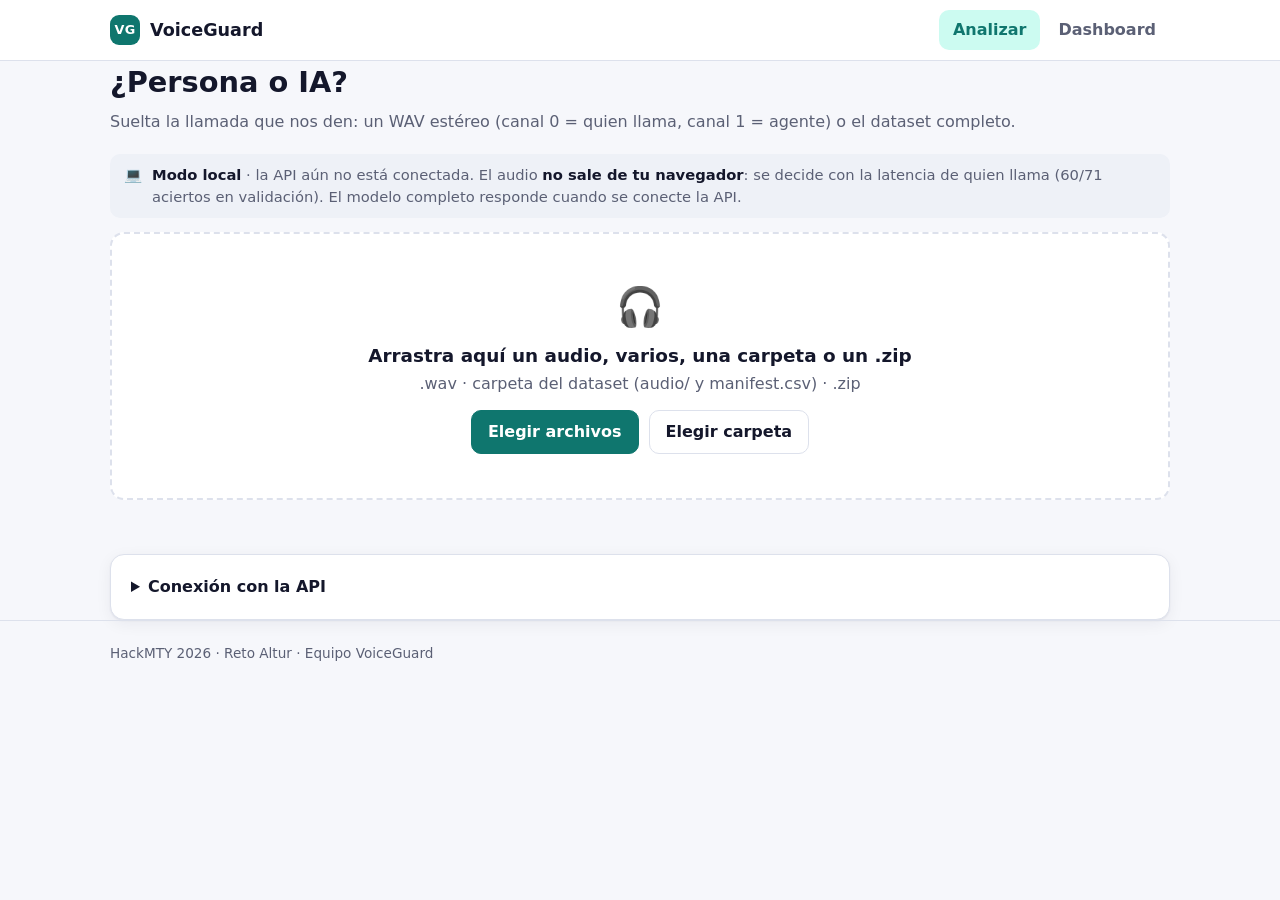
==== index.html @ 13d1ad50 "MVP del front de VoiceGuard: página para analizar llamadas y dashboard del modelo" ====
<!doctype html>
<html lang="es">
<head>
  <meta charset="utf-8">
  <meta name="viewport" content="width=device-width, initial-scale=1">
  <title>VoiceGuard · Analizar llamada</title>
  <meta name="description" content="Detecta si quien llama es una persona o una IA.">
  <link rel="stylesheet" href="css/estilos.css">
</head>
<body>
  <header class="barra">
    <div class="contenedor">
      <a class="marca" href="index.html"><span class="marca-icono" aria-hidden="true">VG</span>VoiceGuard</a>
      <nav class="pestanas" aria-label="Secciones">
        <a href="index.html" aria-current="page">Analizar</a>
        <a href="dashboard.html">Dashboard</a>
      </nav>
    </div>
  </header>

  <main class="contenedor">
    <h1>¿Persona o IA?</h1>
    <p class="subtitulo">Suelta la llamada que nos den: un WAV estéreo (canal 0 = quien llama, canal 1 = agente) o el dataset completo.</p>

    <div class="aviso" id="avisoModo" role="status"></div>

    <div id="zona" class="soltar" tabindex="0" role="button" aria-label="Soltar o elegir audios">
      <div class="icono" aria-hidden="true">🎧</div>
      <strong>Arrastra aquí un audio, varios, una carpeta o un .zip</strong>
      <span class="suave">.wav · carpeta del dataset (audio/ y manifest.csv) · .zip</span>
      <div class="botones">
        <button type="button" class="primario" id="btnArchivos">Elegir archivos</button>
        <button type="button" id="btnCarpeta">Elegir carpeta</button>
      </div>
    </div>
    <input type="file" id="inArchivos" multiple accept=".wav,.zip,.csv,audio/wav" class="oculto">
    <input type="file" id="inCarpeta" webkitdirectory multiple class="oculto">
    <p id="mensaje" class="suave" role="status" aria-live="polite"></p>

    <section id="detalle" class="tarjeta oculto" aria-live="polite">
      <div class="encabezado-bloque">
        <h2 id="detNombre">Llamada</h2>
        <span class="suave" id="detFormato"></span>
      </div>
      <div class="resultado">
        <div id="detVeredicto" class="veredicto pendiente">Analizando…</div>
        <div class="barra-conf">
          <div class="suave" id="detConfTexto">Confianza</div>
          <div class="pista"><div class="relleno" id="detConf"></div></div>
        </div>
        <div class="dato"><span>Latencia mediana</span><b id="detLat">—</b></div>
        <div class="dato"><span>Turnos (llama / agente)</span><b id="detTurnos">—</b></div>
      </div>
      <canvas id="detOnda" class="onda" aria-label="Forma de onda de los dos canales"></canvas>
      <div class="leyenda">
        <span><i class="punto" style="background: var(--humano)"></i>Arriba: canal 0 · quien llama</span>
        <span><i class="punto" style="background: var(--texto-suave)"></i>Abajo: canal 1 · agente</span>
        <span><i class="punto" style="background: var(--acento-suave); outline: 1px solid var(--acento)"></i>Voz detectada</span>
      </div>
      <div id="detAvisos"></div>
    </section>

    <section id="lote" class="tarjeta oculto">
      <div class="encabezado-bloque">
        <h2 id="loteTitulo">Resultados</h2>
        <div class="botones" style="margin: 0">
          <button type="button" id="btnExportar" disabled>Descargar CSV</button>
          <button type="button" id="btnLimpiar">Limpiar</button>
        </div>
      </div>
      <div class="progreso"><div id="barraProgreso"></div></div>
      <p id="resumenLote" class="suave"></p>
      <div class="tabla-envoltura">
        <table>
          <thead>
            <tr><th>Archivo</th><th>Duración</th><th>Formato</th><th>Resultado</th><th>Confianza</th><th>Latencia</th><th>Real</th><th></th></tr>
          </thead>
          <tbody id="filas"></tbody>
        </table>
      </div>
    </section>

    <section>
      <details class="tarjeta">
        <summary><b>Conexión con la API</b></summary>
        <p class="suave">Sin API, la página decide en tu navegador con la <b>regla de latencia</b> (modo local) y el audio no sale de tu computadora. Con la API, cada WAV se manda en base64 a <code>/detect</code> y responde el modelo completo.</p>
        <div class="config">
          <input id="inApi" type="url" placeholder="https://direccion-de-la-api" aria-label="Dirección de la API">
          <button type="button" id="btnGuardarApi">Guardar</button>
          <button type="button" id="btnQuitarApi">Usar modo local</button>
        </div>
      </details>
    </section>
  </main>

  <footer><div class="contenedor">HackMTY 2026 · Reto Altur · Equipo VoiceGuard</div></footer>

  <script src="js/config.js"></script>
  <script src="js/wav.js"></script>
  <script src="js/analisis.js"></script>
  <script src="js/app.js"></script>
</body>
</html>
---- css/estilos.css ----
:root {
  --fondo: #f6f7fb;
  --superficie: #ffffff;
  --superficie-2: #eef1f7;
  --texto: #14172b;
  --texto-suave: #5b6075;
  --borde: #dde1ec;
  --acento: #0f766e;
  --acento-suave: #ccfbf1;
  --ia: #c2410c;
  --ia-suave: #ffedd5;
  --humano: #1d4ed8;
  --humano-suave: #dbeafe;
  --ok: #15803d;
  --error: #b91c1c;
  --sombra: 0 1px 2px rgba(20, 23, 43, .06), 0 4px 16px rgba(20, 23, 43, .06);
  --radio: 14px;
}

@media (prefers-color-scheme: dark) {
  :root {
    --fondo: #0d1020;
    --superficie: #151a2e;
    --superficie-2: #1c2240;
    --texto: #e8eaf4;
    --texto-suave: #9aa0b8;
    --borde: #2a3152;
    --acento: #2dd4bf;
    --acento-suave: #0f3b38;
    --ia: #fb923c;
    --ia-suave: #3b2414;
    --humano: #60a5fa;
    --humano-suave: #172a4a;
    --ok: #4ade80;
    --error: #f87171;
    --sombra: none;
  }
}

* { box-sizing: border-box; }
html, body { margin: 0; }
body {
  font-family: system-ui, -apple-system, "Segoe UI", Roboto, Ubuntu, "Helvetica Neue", Arial, sans-serif;
  background: var(--fondo);
  color: var(--texto);
  line-height: 1.5;
}
a { color: var(--acento); }
code { font-size: .9em; background: var(--superficie-2); padding: 1px 6px; border-radius: 6px; }
h1 { font-size: 1.8rem; margin: 0 0 6px; }
h2 { font-size: 1.1rem; margin: 0 0 12px; }
section { margin-top: 20px; }

.contenedor { max-width: 1100px; margin: 0 auto; padding: 0 20px; }
.oculto { display: none !important; }
.suave { color: var(--texto-suave); }
.ok { color: var(--ok); font-weight: 700; }
.mal { color: var(--error); font-weight: 700; }

/* Barra superior y pestañas */
header.barra { background: var(--superficie); border-bottom: 1px solid var(--borde); position: sticky; top: 0; z-index: 10; }
.barra .contenedor { display: flex; align-items: center; gap: 24px; height: 60px; }
.marca { font-weight: 800; font-size: 1.1rem; display: flex; align-items: center; gap: 10px; color: var(--texto); text-decoration: none; }
.marca-icono { width: 30px; height: 30px; border-radius: 9px; background: var(--acento); color: #fff; display: grid; place-items: center; font-size: .8rem; letter-spacing: .02em; }
nav.pestanas { display: flex; gap: 4px; margin-left: auto; }
nav.pestanas a { padding: 8px 14px; border-radius: 10px; color: var(--texto-suave); text-decoration: none; font-weight: 600; }
nav.pestanas a:hover { background: var(--superficie-2); }
nav.pestanas a[aria-current="page"] { background: var(--acento-suave); color: var(--acento); }

main { padding: 28px 0 48px; }
.subtitulo { color: var(--texto-suave); margin: 0 0 20px; }
footer { color: var(--texto-suave); font-size: .85rem; padding: 22px 0; border-top: 1px solid var(--borde); }

/* Bloques */
.tarjeta { background: var(--superficie); border: 1px solid var(--borde); border-radius: var(--radio); padding: 20px; box-shadow: var(--sombra); }
.rejilla { display: grid; gap: 16px; }
.rejilla.k4 { grid-template-columns: repeat(auto-fit, minmax(210px, 1fr)); }
.rejilla.k2 { grid-template-columns: repeat(auto-fit, minmax(330px, 1fr)); }
.aviso { display: flex; gap: 10px; align-items: flex-start; padding: 10px 14px; border-radius: 10px; background: var(--superficie-2); color: var(--texto-suave); font-size: .92rem; margin: 0 0 14px; }
.aviso b, .modo { color: var(--texto); }
.modo { font-weight: 700; }
.encabezado-bloque { display: flex; justify-content: space-between; align-items: center; gap: 12px; flex-wrap: wrap; }

/* Botones y campos */
button { font: inherit; font-weight: 600; border: 1px solid var(--borde); background: var(--superficie); color: var(--texto); padding: 9px 16px; border-radius: 10px; cursor: pointer; }
button:hover:not(:disabled) { border-color: var(--acento); }
button.primario { background: var(--acento); border-color: var(--acento); color: #fff; }
button:disabled { opacity: .5; cursor: not-allowed; }
.botones { display: flex; gap: 10px; justify-content: center; flex-wrap: wrap; margin-top: 14px; }
.config { display: flex; gap: 8px; flex-wrap: wrap; align-items: center; margin-top: 10px; }
.config input { font: inherit; padding: 8px 10px; border-radius: 10px; border: 1px solid var(--borde); background: var(--superficie); color: var(--texto); min-width: 300px; flex: 1; }

/* Zona para soltar archivos */
.soltar { border: 2px dashed var(--borde); border-radius: var(--radio); padding: 44px 20px; text-align: center; background: var(--superficie); transition: background .15s, border-color .15s; cursor: pointer; }
.soltar:focus-visible { outline: 3px solid var(--acento); outline-offset: 2px; }
.soltar.activa { border-color: var(--acento); background: var(--acento-suave); }
.soltar .icono { font-size: 2.4rem; }
.soltar strong { display: block; font-size: 1.15rem; margin: 6px 0 2px; }
#mensaje { min-height: 1.5em; margin: 10px 2px 0; }

/* Resultado de una llamada */
.resultado { display: flex; align-items: center; gap: 22px; flex-wrap: wrap; margin: 6px 0 16px; }
.veredicto { font-size: 1.6rem; font-weight: 800; padding: 10px 20px; border-radius: 12px; }
.veredicto.ia { background: var(--ia-suave); color: var(--ia); }
.veredicto.humano { background: var(--humano-suave); color: var(--humano); }
.veredicto.pendiente { background: var(--superficie-2); color: var(--texto-suave); }
.barra-conf { flex: 1; min-width: 220px; }
.pista { height: 10px; background: var(--superficie-2); border-radius: 99px; overflow: hidden; margin-top: 4px; }
.relleno { height: 100%; width: 0; background: var(--acento); transition: width .3s; }
.dato { display: flex; flex-direction: column; }
.dato span { color: var(--texto-suave); font-size: .85rem; }
.dato b { font-size: 1.1rem; }
canvas.onda { width: 100%; height: 170px; display: block; background: var(--superficie-2); border-radius: 10px; }
.leyenda { display: flex; gap: 16px; flex-wrap: wrap; font-size: .85rem; color: var(--texto-suave); margin-top: 6px; }
.punto { display: inline-block; width: 10px; height: 10px; border-radius: 3px; margin-right: 6px; vertical-align: middle; }

/* Tabla de resultados */
.progreso { height: 6px; background: var(--superficie-2); border-radius: 99px; overflow: hidden; margin: 10px 0; }
.progreso div { height: 100%; width: 0; background: var(--acento); transition: width .2s; }
.tabla-envoltura { overflow-x: auto; }
table { width: 100%; border-collapse: collapse; font-size: .92rem; }
th, td { text-align: left; padding: 9px 10px; border-bottom: 1px solid var(--borde); white-space: nowrap; }
th { color: var(--texto-suave); font-weight: 600; font-size: .78rem; text-transform: uppercase; letter-spacing: .04em; }
tbody tr { cursor: pointer; }
tbody tr:hover, tbody tr.seleccionada { background: var(--superficie-2); }
.etiqueta { padding: 2px 9px; border-radius: 99px; font-weight: 700; font-size: .8rem; }
.etiqueta.ia { background: var(--ia-suave); color: var(--ia); }
.etiqueta.humano { background: var(--humano-suave); color: var(--humano); }

/* Dashboard */
.kpi span { color: var(--texto-suave); font-size: .9rem; }
.kpi b { display: block; font-size: 2.1rem; line-height: 1.15; margin: 2px 0; }
.kpi small { color: var(--texto-suave); display: block; }
.matriz { display: grid; grid-template-columns: 90px 1fr 1fr; gap: 6px; }
.matriz .celda { padding: 18px; border-radius: 10px; text-align: center; font-weight: 800; font-size: 1.5rem; }
.matriz .bien { background: var(--acento-suave); color: var(--acento); }
.matriz .malc { background: var(--ia-suave); color: var(--ia); }
.matriz .cab { color: var(--texto-suave); font-size: .82rem; display: grid; place-items: center; text-align: center; }
.grafica { position: relative; height: 280px; }
.grafica.alta { height: 340px; }
ul.notas { margin: 0; padding-left: 20px; color: var(--texto-suave); }
ul.notas li { margin: 4px 0; }
dl.detalles { display: grid; grid-template-columns: max-content 1fr; gap: 6px 16px; margin: 0; }
dl.detalles dt { color: var(--texto-suave); }
dl.detalles dd { margin: 0; }
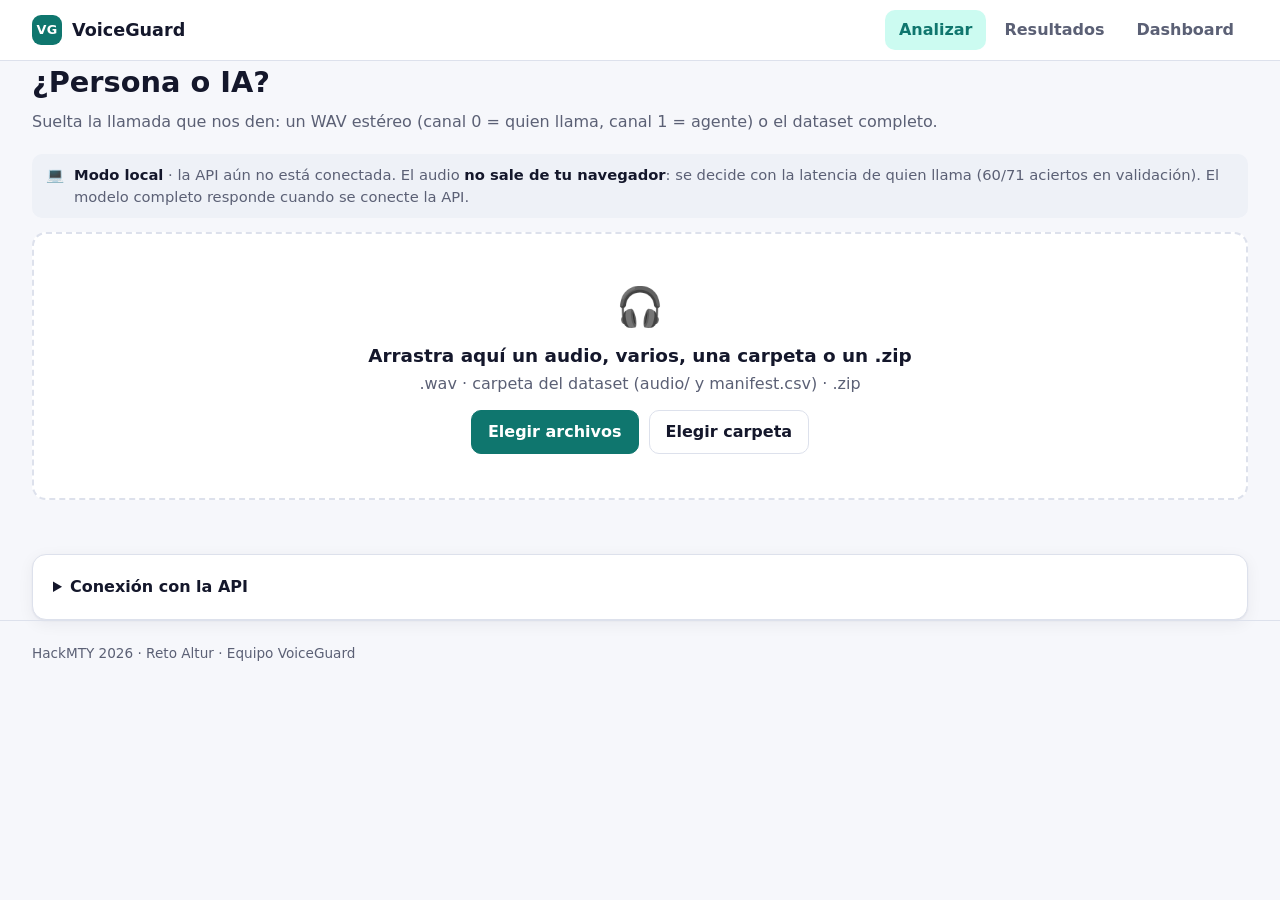
==== commit 0fe8eed4: "Ancho completo en todas las páginas y nueva pestaña Resultados con el historial de llamadas analizad" ====
--- a/index.html
+++ b/index.html
@@ -13,6 +13,7 @@
       <a class="marca" href="index.html"><span class="marca-icono" aria-hidden="true">VG</span>VoiceGuard</a>
       <nav class="pestanas" aria-label="Secciones">
         <a href="index.html" aria-current="page">Analizar</a>
+        <a href="resultados.html">Resultados</a>
         <a href="dashboard.html">Dashboard</a>
       </nav>
     </div>
@@ -66,6 +67,7 @@
         <div class="botones" style="margin: 0">
           <button type="button" id="btnExportar" disabled>Descargar CSV</button>
           <button type="button" id="btnLimpiar">Limpiar</button>
+          <a class="enlace-boton" href="resultados.html">Ver historial →</a>
         </div>
       </div>
       <div class="progreso"><div id="barraProgreso"></div></div>
@@ -98,6 +100,7 @@
   <script src="js/config.js"></script>
   <script src="js/wav.js"></script>
   <script src="js/analisis.js"></script>
+  <script src="js/historial.js"></script>
   <script src="js/app.js"></script>
 </body>
 </html>
--- a/css/estilos.css
+++ b/css/estilos.css
@@ -51,7 +51,7 @@
 h2 { font-size: 1.1rem; margin: 0 0 12px; }
 section { margin-top: 20px; }
 
-.contenedor { max-width: 1100px; margin: 0 auto; padding: 0 20px; }
+.contenedor { width: 100%; padding: 0 clamp(16px, 2.5vw, 44px); }   /* ocupa todo el ancho de la pantalla */
 .oculto { display: none !important; }
 .suave { color: var(--texto-suave); }
 .ok { color: var(--ok); font-weight: 700; }
@@ -143,3 +143,20 @@
 dl.detalles { display: grid; grid-template-columns: max-content 1fr; gap: 6px 16px; margin: 0; }
 dl.detalles dt { color: var(--texto-suave); }
 dl.detalles dd { margin: 0; }
+
+/* Resultados */
+.enlace-boton { font-weight: 600; border: 1px solid var(--borde); background: var(--superficie); color: var(--texto); padding: 9px 16px; border-radius: 10px; text-decoration: none; }
+.enlace-boton:hover { border-color: var(--acento); }
+.herramientas { display: flex; gap: 10px; flex-wrap: wrap; align-items: center; margin: 6px 0 14px; }
+.herramientas input[type="search"], .herramientas select { font: inherit; padding: 8px 10px; border-radius: 10px; border: 1px solid var(--borde); background: var(--superficie); color: var(--texto); }
+.herramientas input[type="search"] { flex: 1; min-width: 220px; max-width: 420px; }
+.chips { display: flex; gap: 6px; flex-wrap: wrap; }
+.chip { padding: 6px 12px; border-radius: 99px; font-size: .9rem; }
+.chip[aria-pressed="true"] { background: var(--acento-suave); color: var(--acento); border-color: var(--acento); }
+th.ordenable { cursor: pointer; user-select: none; }
+th.ordenable::after { content: " ↕"; opacity: .35; }
+th.ordenable[aria-sort="ascending"]::after { content: " ↑"; opacity: 1; }
+th.ordenable[aria-sort="descending"]::after { content: " ↓"; opacity: 1; }
+td.vacio { text-align: center; padding: 36px 10px; color: var(--texto-suave); white-space: normal; }
+.barra-mini { display: inline-block; width: 64px; height: 6px; background: var(--superficie-2); border-radius: 99px; overflow: hidden; vertical-align: middle; margin-right: 8px; }
+.barra-mini i { display: block; height: 100%; background: var(--acento); }
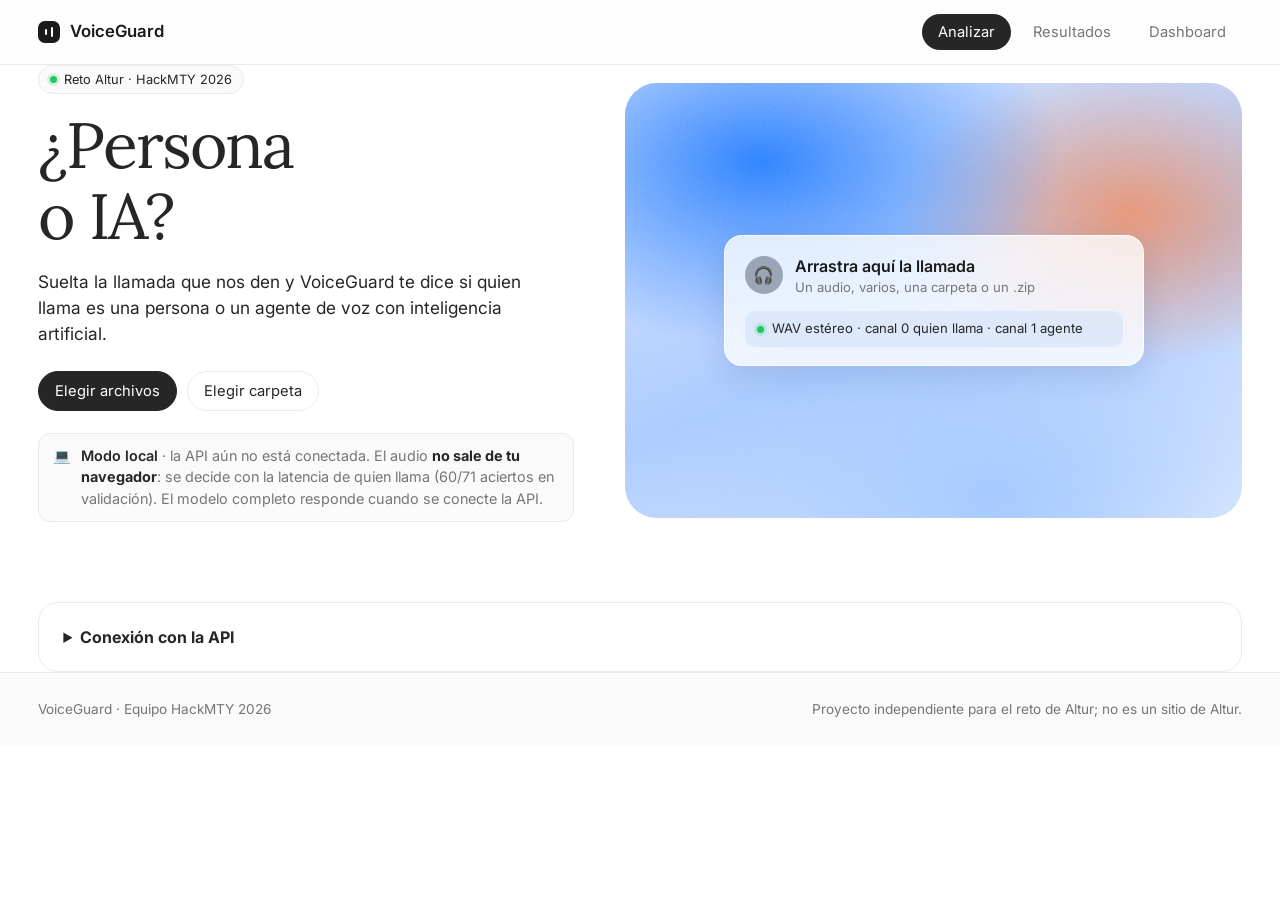
==== commit a93ed9a9: "Nuevo diseño claro: títulos con serif, botones en píldora y portada con panel para soltar la llamada" ====
--- a/index.html
+++ b/index.html
@@ -5,12 +5,15 @@
   <meta name="viewport" content="width=device-width, initial-scale=1">
   <title>VoiceGuard · Analizar llamada</title>
   <meta name="description" content="Detecta si quien llama es una persona o una IA.">
+  <link rel="preconnect" href="https://fonts.googleapis.com">
+  <link rel="preconnect" href="https://fonts.gstatic.com" crossorigin>
+  <link rel="stylesheet" href="https://fonts.googleapis.com/css2?family=Inter:wght@400;500;600&family=Lora:wght@400;500&display=swap">
   <link rel="stylesheet" href="css/estilos.css">
 </head>
 <body>
   <header class="barra">
     <div class="contenedor">
-      <a class="marca" href="index.html"><span class="marca-icono" aria-hidden="true">VG</span>VoiceGuard</a>
+      <a class="marca" href="index.html" aria-label="VoiceGuard"><span class="marca-icono" aria-hidden="true"></span><span class="marca-texto">VoiceGuard</span></a>
       <nav class="pestanas" aria-label="Secciones">
         <a href="index.html" aria-current="page">Analizar</a>
         <a href="resultados.html">Resultados</a>
@@ -20,20 +23,28 @@
   </header>
 
   <main class="contenedor">
-    <h1>¿Persona o IA?</h1>
-    <p class="subtitulo">Suelta la llamada que nos den: un WAV estéreo (canal 0 = quien llama, canal 1 = agente) o el dataset completo.</p>
+    <section class="hero">
+      <div class="hero-texto">
+        <span class="insignia"><i class="punto-vivo" aria-hidden="true"></i>Reto Altur · HackMTY 2026</span>
+        <h1>¿Persona<br>o IA?</h1>
+        <p class="hero-sub">Suelta la llamada que nos den y VoiceGuard te dice si quien llama es una persona o un agente de voz con inteligencia artificial.</p>
+        <div class="botones">
+          <button type="button" class="primario" id="btnArchivos">Elegir archivos</button>
+          <button type="button" id="btnCarpeta">Elegir carpeta</button>
+        </div>
+        <div class="aviso" id="avisoModo" role="status"></div>
+      </div>
 
-    <div class="aviso" id="avisoModo" role="status"></div>
-
-    <div id="zona" class="soltar" tabindex="0" role="button" aria-label="Soltar o elegir audios">
-      <div class="icono" aria-hidden="true">🎧</div>
-      <strong>Arrastra aquí un audio, varios, una carpeta o un .zip</strong>
-      <span class="suave">.wav · carpeta del dataset (audio/ y manifest.csv) · .zip</span>
-      <div class="botones">
-        <button type="button" class="primario" id="btnArchivos">Elegir archivos</button>
-        <button type="button" id="btnCarpeta">Elegir carpeta</button>
+      <div id="zona" class="hero-panel" tabindex="0" role="button" aria-label="Soltar o elegir audios">
+        <div class="tarjeta-flotante">
+          <div class="flotante-cabeza">
+            <span class="avatar" aria-hidden="true">🎧</span>
+            <div><b>Arrastra aquí la llamada</b><small>Un audio, varios, una carpeta o un .zip</small></div>
+          </div>
+          <div class="flotante-estado"><i class="punto-vivo" aria-hidden="true"></i>WAV estéreo · canal 0 quien llama · canal 1 agente</div>
+        </div>
       </div>
-    </div>
+    </section>
     <input type="file" id="inArchivos" multiple accept=".wav,.zip,.csv,audio/wav" class="oculto">
     <input type="file" id="inCarpeta" webkitdirectory multiple class="oculto">
     <p id="mensaje" class="suave" role="status" aria-live="polite"></p>
@@ -95,7 +106,12 @@
     </section>
   </main>
 
-  <footer><div class="contenedor">HackMTY 2026 · Reto Altur · Equipo VoiceGuard</div></footer>
+  <footer>
+    <div class="contenedor">
+      <span>VoiceGuard · Equipo HackMTY 2026</span>
+      <span>Proyecto independiente para el reto de Altur; no es un sitio de Altur.</span>
+    </div>
+  </footer>
 
   <script src="js/config.js"></script>
   <script src="js/wav.js"></script>
--- a/css/estilos.css
+++ b/css/estilos.css
@@ -1,162 +1,196 @@
+/* Estilo claro y minimalista: títulos con serif, texto con Inter, botones en píldora y tarjetas con borde fino. */
 :root {
-  --fondo: #f6f7fb;
+  --fondo: #ffffff;
   --superficie: #ffffff;
-  --superficie-2: #eef1f7;
-  --texto: #14172b;
-  --texto-suave: #5b6075;
-  --borde: #dde1ec;
-  --acento: #0f766e;
-  --acento-suave: #ccfbf1;
-  --ia: #c2410c;
-  --ia-suave: #ffedd5;
-  --humano: #1d4ed8;
-  --humano-suave: #dbeafe;
-  --ok: #15803d;
-  --error: #b91c1c;
-  --sombra: 0 1px 2px rgba(20, 23, 43, .06), 0 4px 16px rgba(20, 23, 43, .06);
-  --radio: 14px;
-}
-
-@media (prefers-color-scheme: dark) {
-  :root {
-    --fondo: #0d1020;
-    --superficie: #151a2e;
-    --superficie-2: #1c2240;
-    --texto: #e8eaf4;
-    --texto-suave: #9aa0b8;
-    --borde: #2a3152;
-    --acento: #2dd4bf;
-    --acento-suave: #0f3b38;
-    --ia: #fb923c;
-    --ia-suave: #3b2414;
-    --humano: #60a5fa;
-    --humano-suave: #172a4a;
-    --ok: #4ade80;
-    --error: #f87171;
-    --sombra: none;
-  }
+  --superficie-2: #fafafa;
+  --crema: #f2f1ed;
+  --texto: #262626;
+  --texto-fuerte: #1a1a1a;
+  --texto-suave: #767676;
+  --texto-tenue: #b3b3b3;
+  --borde: #eaeaea;
+  --borde-fuerte: #cacaca;
+  --acento: #0066ff;
+  --acento-hover: #005ae0;
+  --acento-suave: #e6f2ff;
+  --ia: #e8590c;
+  --ia-suave: #fff1e8;
+  --humano: #0066ff;
+  --humano-suave: #e6f2ff;
+  --ok: #1f9d55;
+  --error: #d63939;
+  --radio: 20px;
+  --radio-sm: 12px;
+  --pildora: 999px;
+  --sombra: 0 5px 15px rgba(0, 0, 0, .08);
+  --serif: "Lora", Georgia, "Times New Roman", serif;
+  --sans: "Inter", system-ui, -apple-system, "Segoe UI", Roboto, Ubuntu, Arial, sans-serif;
 }
 
 * { box-sizing: border-box; }
 html, body { margin: 0; }
-body {
-  font-family: system-ui, -apple-system, "Segoe UI", Roboto, Ubuntu, "Helvetica Neue", Arial, sans-serif;
-  background: var(--fondo);
-  color: var(--texto);
-  line-height: 1.5;
-}
-a { color: var(--acento); }
-code { font-size: .9em; background: var(--superficie-2); padding: 1px 6px; border-radius: 6px; }
-h1 { font-size: 1.8rem; margin: 0 0 6px; }
-h2 { font-size: 1.1rem; margin: 0 0 12px; }
-section { margin-top: 20px; }
+body { font-family: var(--sans); background: var(--fondo); color: var(--texto); line-height: 1.5; -webkit-font-smoothing: antialiased; }
+a { color: var(--acento); text-decoration: none; }
+a:hover { text-decoration: underline; }
+code { font-size: .88em; background: var(--superficie-2); border: 1px solid var(--borde); padding: 1px 6px; border-radius: 6px; }
+h1, h2 { font-family: var(--serif); font-weight: 400; color: var(--texto); margin: 0; }
+h1 { font-size: clamp(2.6rem, 5vw, 4rem); line-height: 1.1; letter-spacing: -0.03em; }
+h2 { font-size: clamp(1.25rem, 1.8vw, 1.6rem); line-height: 1.2; letter-spacing: -0.02em; margin-bottom: 14px; }
+section { margin-top: 28px; }
 
-.contenedor { width: 100%; padding: 0 clamp(16px, 2.5vw, 44px); }   /* ocupa todo el ancho de la pantalla */
+.contenedor { width: 100%; padding: 0 clamp(16px, 3vw, 56px); }   /* ocupa todo el ancho de la pantalla */
 .oculto { display: none !important; }
 .suave { color: var(--texto-suave); }
-.ok { color: var(--ok); font-weight: 700; }
-.mal { color: var(--error); font-weight: 700; }
+.ok { color: var(--ok); font-weight: 600; }
+.mal { color: var(--error); font-weight: 600; }
 
-/* Barra superior y pestañas */
-header.barra { background: var(--superficie); border-bottom: 1px solid var(--borde); position: sticky; top: 0; z-index: 10; }
-.barra .contenedor { display: flex; align-items: center; gap: 24px; height: 60px; }
-.marca { font-weight: 800; font-size: 1.1rem; display: flex; align-items: center; gap: 10px; color: var(--texto); text-decoration: none; }
-.marca-icono { width: 30px; height: 30px; border-radius: 9px; background: var(--acento); color: #fff; display: grid; place-items: center; font-size: .8rem; letter-spacing: .02em; }
-nav.pestanas { display: flex; gap: 4px; margin-left: auto; }
-nav.pestanas a { padding: 8px 14px; border-radius: 10px; color: var(--texto-suave); text-decoration: none; font-weight: 600; }
-nav.pestanas a:hover { background: var(--superficie-2); }
-nav.pestanas a[aria-current="page"] { background: var(--acento-suave); color: var(--acento); }
+/* ---------- Barra superior ---------- */
+header.barra { position: sticky; top: 0; z-index: 10; background: rgba(252, 252, 252, .72); backdrop-filter: saturate(180%) blur(12px); -webkit-backdrop-filter: saturate(180%) blur(12px); border-bottom: 1px solid var(--borde); }
+.barra .contenedor { display: flex; align-items: center; gap: 24px; height: 64px; }
+.marca { display: flex; align-items: center; gap: 10px; font-weight: 600; font-size: 1.05rem; letter-spacing: -0.01em; color: var(--texto-fuerte); }
+.marca:hover { text-decoration: none; }
+.marca-icono { width: 22px; height: 22px; border-radius: 7px; background: var(--texto-fuerte); position: relative; }
+.marca-icono::before, .marca-icono::after { content: ""; position: absolute; top: 6px; bottom: 6px; width: 2px; border-radius: 2px; background: #fff; }
+.marca-icono::before { left: 7px; top: 8px; bottom: 8px; }
+.marca-icono::after { right: 7px; }
+nav.pestanas { display: flex; gap: 6px; margin-left: auto; align-items: center; }
+nav.pestanas a { padding: 7px 16px; border-radius: var(--pildora); color: var(--texto-suave); font-size: .92rem; }
+nav.pestanas a:hover { color: var(--texto); text-decoration: none; }
+nav.pestanas a[aria-current="page"] { background: var(--texto); color: #fff; }
 
-main { padding: 28px 0 48px; }
-.subtitulo { color: var(--texto-suave); margin: 0 0 20px; }
-footer { color: var(--texto-suave); font-size: .85rem; padding: 22px 0; border-top: 1px solid var(--borde); }
+main { padding: 48px 0 72px; }
+footer { border-top: 1px solid var(--borde); color: var(--texto-suave); font-size: .85rem; padding: 26px 0; background: var(--superficie-2); }
+footer .contenedor { display: flex; justify-content: space-between; gap: 12px; flex-wrap: wrap; }
 
-/* Bloques */
-.tarjeta { background: var(--superficie); border: 1px solid var(--borde); border-radius: var(--radio); padding: 20px; box-shadow: var(--sombra); }
+/* ---------- Encabezados de página ---------- */
+.insignia { display: inline-flex; align-items: center; gap: 7px; padding: 4px 11px; border-radius: var(--pildora); background: var(--superficie-2); border: 1px solid var(--borde); font-size: .8rem; color: var(--texto); margin-bottom: 16px; }
+.punto-vivo { width: 7px; height: 7px; border-radius: 50%; background: #22c55e; display: inline-block; box-shadow: 0 0 0 3px rgba(34, 197, 94, .18); }
+.subtitulo { color: var(--texto-suave); margin: 10px 0 26px; font-size: 1.02rem; max-width: 70ch; }
+.encabezado-pagina { padding: 8px 0 4px; }
+
+/* ---------- Portada de Analizar ---------- */
+.hero { display: grid; grid-template-columns: minmax(0, 1fr) minmax(0, 1.15fr); gap: clamp(24px, 4vw, 72px); align-items: center; margin-top: 0; }
+.hero-sub { color: var(--texto); font-size: 1.08rem; margin: 18px 0 24px; max-width: 46ch; }
+.hero .botones { justify-content: flex-start; margin: 0 0 22px; }
+.hero-panel { position: relative; min-height: clamp(300px, 34vw, 460px); border-radius: 32px; overflow: hidden; display: grid; place-items: center; padding: 24px; cursor: pointer; isolation: isolate;
+  background:
+    radial-gradient(70% 60% at 22% 18%, rgba(35, 123, 255, .95) 0%, rgba(35, 123, 255, 0) 70%),
+    radial-gradient(55% 50% at 82% 30%, rgba(240, 138, 93, .85) 0%, rgba(240, 138, 93, 0) 70%),
+    radial-gradient(80% 70% at 60% 95%, rgba(158, 197, 255, .95) 0%, rgba(158, 197, 255, 0) 75%),
+    linear-gradient(160deg, #d9e6ff 0%, #a9c9ff 55%, #e9f0ff 100%);
+  transition: transform .2s, box-shadow .2s; }
+.hero-panel::after { content: ""; position: absolute; inset: 0; z-index: -1; opacity: .5; mix-blend-mode: soft-light; pointer-events: none;
+  background-image: url("data:image/svg+xml;utf8,<svg xmlns='http://www.w3.org/2000/svg' width='220' height='220'><filter id='g'><feTurbulence type='fractalNoise' baseFrequency='.85' numOctaves='3' stitchTiles='stitch'/><feColorMatrix type='saturate' values='0'/></filter><rect width='100%' height='100%' filter='url(%23g)'/></svg>"); }
+.hero-panel:focus-visible { outline: 3px solid var(--acento); outline-offset: 3px; }
+.hero-panel.activa { transform: scale(1.01); box-shadow: 0 0 0 3px var(--acento), var(--sombra); }
+.tarjeta-flotante { position: relative; z-index: 1; width: min(420px, 100%); background: rgba(255, 255, 255, .78); backdrop-filter: blur(10px); -webkit-backdrop-filter: blur(10px); border: 1px solid rgba(255, 255, 255, .9); border-radius: 18px; padding: 18px 20px; box-shadow: 0 10px 30px rgba(20, 40, 90, .12); }
+.flotante-cabeza { display: flex; align-items: center; gap: 12px; }
+.flotante-cabeza b { display: block; color: var(--texto-fuerte); font-weight: 600; }
+.flotante-cabeza small { display: block; color: var(--texto-suave); font-size: .82rem; }
+.avatar { width: 38px; height: 38px; border-radius: 50%; background: #9aa6b8; display: grid; place-items: center; font-size: 1.05rem; flex: none; }
+.flotante-estado { display: flex; align-items: center; gap: 8px; margin-top: 14px; padding: 8px 12px; border-radius: 10px; background: rgba(214, 228, 250, .7); color: var(--texto); font-size: .82rem; }
+#mensaje { min-height: 1.5em; margin: 14px 2px 0; }
+
+/* ---------- Bloques ---------- */
+.tarjeta { background: var(--superficie); border: 1px solid var(--borde); border-radius: var(--radio); padding: 22px 24px; }
 .rejilla { display: grid; gap: 16px; }
-.rejilla.k4 { grid-template-columns: repeat(auto-fit, minmax(210px, 1fr)); }
-.rejilla.k2 { grid-template-columns: repeat(auto-fit, minmax(330px, 1fr)); }
-.aviso { display: flex; gap: 10px; align-items: flex-start; padding: 10px 14px; border-radius: 10px; background: var(--superficie-2); color: var(--texto-suave); font-size: .92rem; margin: 0 0 14px; }
+.rejilla.k4 { grid-template-columns: repeat(auto-fit, minmax(220px, 1fr)); }
+.rejilla.k2 { grid-template-columns: repeat(auto-fit, minmax(360px, 1fr)); }
+.aviso { display: flex; gap: 10px; align-items: flex-start; padding: 11px 14px; border-radius: var(--radio-sm); background: var(--superficie-2); border: 1px solid var(--borde); color: var(--texto-suave); font-size: .9rem; margin: 0 0 14px; }
 .aviso b, .modo { color: var(--texto); }
-.modo { font-weight: 700; }
+.modo { font-weight: 600; }
 .encabezado-bloque { display: flex; justify-content: space-between; align-items: center; gap: 12px; flex-wrap: wrap; }
+.encabezado-bloque h2 { margin-bottom: 0; }
 
-/* Botones y campos */
-button { font: inherit; font-weight: 600; border: 1px solid var(--borde); background: var(--superficie); color: var(--texto); padding: 9px 16px; border-radius: 10px; cursor: pointer; }
-button:hover:not(:disabled) { border-color: var(--acento); }
-button.primario { background: var(--acento); border-color: var(--acento); color: #fff; }
-button:disabled { opacity: .5; cursor: not-allowed; }
+/* ---------- Botones y campos ---------- */
+button { font: inherit; font-size: .92rem; border: 1px solid var(--borde); background: var(--superficie); color: var(--texto); padding: 8px 16px; border-radius: var(--pildora); cursor: pointer; transition: background .15s, border-color .15s; }
+button:hover:not(:disabled) { border-color: var(--borde-fuerte); background: var(--superficie-2); }
+button.primario { background: var(--texto); border-color: var(--texto); color: #fff; }
+button.primario:hover:not(:disabled) { background: var(--texto-fuerte); border-color: var(--texto-fuerte); }
+button:disabled { opacity: .45; cursor: not-allowed; }
 .botones { display: flex; gap: 10px; justify-content: center; flex-wrap: wrap; margin-top: 14px; }
-.config { display: flex; gap: 8px; flex-wrap: wrap; align-items: center; margin-top: 10px; }
-.config input { font: inherit; padding: 8px 10px; border-radius: 10px; border: 1px solid var(--borde); background: var(--superficie); color: var(--texto); min-width: 300px; flex: 1; }
+.enlace-boton { font-size: .92rem; border: 1px solid var(--borde); background: var(--superficie); color: var(--texto); padding: 8px 16px; border-radius: var(--pildora); }
+.enlace-boton:hover { border-color: var(--borde-fuerte); text-decoration: none; }
+.config { display: flex; gap: 8px; flex-wrap: wrap; align-items: center; margin-top: 12px; }
+.config input { font: inherit; font-size: .92rem; padding: 8px 14px; border-radius: var(--pildora); border: 1px solid var(--borde); background: var(--superficie); color: var(--texto); min-width: 300px; flex: 1; }
+.config input:focus, .herramientas input:focus, .herramientas select:focus { outline: none; border-color: var(--acento); box-shadow: 0 0 0 3px var(--acento-suave); }
+details summary { cursor: pointer; }
 
-/* Zona para soltar archivos */
-.soltar { border: 2px dashed var(--borde); border-radius: var(--radio); padding: 44px 20px; text-align: center; background: var(--superficie); transition: background .15s, border-color .15s; cursor: pointer; }
-.soltar:focus-visible { outline: 3px solid var(--acento); outline-offset: 2px; }
-.soltar.activa { border-color: var(--acento); background: var(--acento-suave); }
-.soltar .icono { font-size: 2.4rem; }
-.soltar strong { display: block; font-size: 1.15rem; margin: 6px 0 2px; }
-#mensaje { min-height: 1.5em; margin: 10px 2px 0; }
-
-/* Resultado de una llamada */
-.resultado { display: flex; align-items: center; gap: 22px; flex-wrap: wrap; margin: 6px 0 16px; }
-.veredicto { font-size: 1.6rem; font-weight: 800; padding: 10px 20px; border-radius: 12px; }
+/* ---------- Resultado de una llamada ---------- */
+.resultado { display: flex; align-items: center; gap: 24px; flex-wrap: wrap; margin: 8px 0 18px; }
+.veredicto { font-family: var(--serif); font-size: 1.9rem; letter-spacing: -0.02em; padding: 8px 22px; border-radius: var(--pildora); }
 .veredicto.ia { background: var(--ia-suave); color: var(--ia); }
 .veredicto.humano { background: var(--humano-suave); color: var(--humano); }
-.veredicto.pendiente { background: var(--superficie-2); color: var(--texto-suave); }
-.barra-conf { flex: 1; min-width: 220px; }
-.pista { height: 10px; background: var(--superficie-2); border-radius: 99px; overflow: hidden; margin-top: 4px; }
+.veredicto.pendiente { background: var(--superficie-2); color: var(--texto-suave); border: 1px solid var(--borde); }
+.barra-conf { flex: 1; min-width: 220px; font-size: .9rem; }
+.pista { height: 8px; background: var(--superficie-2); border: 1px solid var(--borde); border-radius: var(--pildora); overflow: hidden; margin-top: 6px; }
 .relleno { height: 100%; width: 0; background: var(--acento); transition: width .3s; }
 .dato { display: flex; flex-direction: column; }
-.dato span { color: var(--texto-suave); font-size: .85rem; }
-.dato b { font-size: 1.1rem; }
-canvas.onda { width: 100%; height: 170px; display: block; background: var(--superficie-2); border-radius: 10px; }
-.leyenda { display: flex; gap: 16px; flex-wrap: wrap; font-size: .85rem; color: var(--texto-suave); margin-top: 6px; }
+.dato span { color: var(--texto-suave); font-size: .82rem; }
+.dato b { font-weight: 600; font-size: 1.05rem; }
+canvas.onda { width: 100%; height: 170px; display: block; background: var(--superficie-2); border: 1px solid var(--borde); border-radius: var(--radio-sm); }
+.leyenda { display: flex; gap: 16px; flex-wrap: wrap; font-size: .82rem; color: var(--texto-suave); margin-top: 8px; }
 .punto { display: inline-block; width: 10px; height: 10px; border-radius: 3px; margin-right: 6px; vertical-align: middle; }
 
-/* Tabla de resultados */
-.progreso { height: 6px; background: var(--superficie-2); border-radius: 99px; overflow: hidden; margin: 10px 0; }
+/* ---------- Tablas ---------- */
+.progreso { height: 4px; background: var(--superficie-2); border-radius: var(--pildora); overflow: hidden; margin: 14px 0 10px; }
 .progreso div { height: 100%; width: 0; background: var(--acento); transition: width .2s; }
 .tabla-envoltura { overflow-x: auto; }
-table { width: 100%; border-collapse: collapse; font-size: .92rem; }
-th, td { text-align: left; padding: 9px 10px; border-bottom: 1px solid var(--borde); white-space: nowrap; }
-th { color: var(--texto-suave); font-weight: 600; font-size: .78rem; text-transform: uppercase; letter-spacing: .04em; }
+table { width: 100%; border-collapse: collapse; font-size: .9rem; }
+th, td { text-align: left; padding: 11px 12px; border-bottom: 1px solid var(--borde); white-space: nowrap; }
+th { color: var(--texto-suave); font-weight: 500; font-size: .76rem; text-transform: uppercase; letter-spacing: .05em; }
 tbody tr { cursor: pointer; }
 tbody tr:hover, tbody tr.seleccionada { background: var(--superficie-2); }
-.etiqueta { padding: 2px 9px; border-radius: 99px; font-weight: 700; font-size: .8rem; }
+.etiqueta { padding: 3px 10px; border-radius: var(--pildora); font-weight: 500; font-size: .78rem; }
 .etiqueta.ia { background: var(--ia-suave); color: var(--ia); }
 .etiqueta.humano { background: var(--humano-suave); color: var(--humano); }
 
-/* Dashboard */
-.kpi span { color: var(--texto-suave); font-size: .9rem; }
-.kpi b { display: block; font-size: 2.1rem; line-height: 1.15; margin: 2px 0; }
-.kpi small { color: var(--texto-suave); display: block; }
-.matriz { display: grid; grid-template-columns: 90px 1fr 1fr; gap: 6px; }
-.matriz .celda { padding: 18px; border-radius: 10px; text-align: center; font-weight: 800; font-size: 1.5rem; }
+/* ---------- Dashboard ---------- */
+.kpi span { color: var(--texto-suave); font-size: .88rem; }
+.kpi b { display: block; font-family: var(--serif); font-weight: 400; font-size: 2.6rem; line-height: 1.15; letter-spacing: -0.02em; margin: 4px 0 6px; color: var(--texto-fuerte); }
+.kpi small { color: var(--texto-suave); display: block; font-size: .82rem; }
+.matriz { display: grid; grid-template-columns: 90px 1fr 1fr; gap: 8px; }
+.matriz .celda { padding: 20px; border-radius: var(--radio-sm); text-align: center; font-family: var(--serif); font-size: 1.9rem; }
 .matriz .bien { background: var(--acento-suave); color: var(--acento); }
 .matriz .malc { background: var(--ia-suave); color: var(--ia); }
-.matriz .cab { color: var(--texto-suave); font-size: .82rem; display: grid; place-items: center; text-align: center; }
-.grafica { position: relative; height: 280px; }
-.grafica.alta { height: 340px; }
-ul.notas { margin: 0; padding-left: 20px; color: var(--texto-suave); }
-ul.notas li { margin: 4px 0; }
-dl.detalles { display: grid; grid-template-columns: max-content 1fr; gap: 6px 16px; margin: 0; }
+.matriz .cab { color: var(--texto-suave); font-size: .8rem; display: grid; place-items: center; text-align: center; }
+.grafica { position: relative; height: 290px; }
+.grafica.alta { height: 350px; }
+ul.notas { margin: 0; padding-left: 20px; color: var(--texto-suave); font-size: .9rem; }
+ul.notas li { margin: 5px 0; }
+dl.detalles { display: grid; grid-template-columns: max-content 1fr; gap: 7px 18px; margin: 0; font-size: .92rem; }
 dl.detalles dt { color: var(--texto-suave); }
 dl.detalles dd { margin: 0; }
 
-/* Resultados */
-.enlace-boton { font-weight: 600; border: 1px solid var(--borde); background: var(--superficie); color: var(--texto); padding: 9px 16px; border-radius: 10px; text-decoration: none; }
-.enlace-boton:hover { border-color: var(--acento); }
-.herramientas { display: flex; gap: 10px; flex-wrap: wrap; align-items: center; margin: 6px 0 14px; }
-.herramientas input[type="search"], .herramientas select { font: inherit; padding: 8px 10px; border-radius: 10px; border: 1px solid var(--borde); background: var(--superficie); color: var(--texto); }
+/* ---------- Resultados ---------- */
+.herramientas { display: flex; gap: 10px; flex-wrap: wrap; align-items: center; margin: 8px 0 16px; }
+.herramientas input[type="search"], .herramientas select { font: inherit; font-size: .9rem; padding: 8px 14px; border-radius: var(--pildora); border: 1px solid var(--borde); background: var(--superficie); color: var(--texto); }
 .herramientas input[type="search"] { flex: 1; min-width: 220px; max-width: 420px; }
 .chips { display: flex; gap: 6px; flex-wrap: wrap; }
-.chip { padding: 6px 12px; border-radius: 99px; font-size: .9rem; }
-.chip[aria-pressed="true"] { background: var(--acento-suave); color: var(--acento); border-color: var(--acento); }
+.chip { padding: 6px 14px; font-size: .86rem; }
+.chip[aria-pressed="true"] { background: var(--texto); color: #fff; border-color: var(--texto); }
 th.ordenable { cursor: pointer; user-select: none; }
 th.ordenable::after { content: " ↕"; opacity: .35; }
 th.ordenable[aria-sort="ascending"]::after { content: " ↑"; opacity: 1; }
 th.ordenable[aria-sort="descending"]::after { content: " ↓"; opacity: 1; }
-td.vacio { text-align: center; padding: 36px 10px; color: var(--texto-suave); white-space: normal; }
-.barra-mini { display: inline-block; width: 64px; height: 6px; background: var(--superficie-2); border-radius: 99px; overflow: hidden; vertical-align: middle; margin-right: 8px; }
+td.vacio { text-align: center; padding: 40px 10px; color: var(--texto-suave); white-space: normal; }
+.barra-mini { display: inline-block; width: 64px; height: 5px; background: var(--superficie-2); border: 1px solid var(--borde); border-radius: var(--pildora); overflow: hidden; vertical-align: middle; margin-right: 8px; }
 .barra-mini i { display: block; height: 100%; background: var(--acento); }
+
+/* ---------- Pantallas angostas ---------- */
+@media (max-width: 900px) {
+  .hero { grid-template-columns: 1fr; }
+  .hero-panel { min-height: 260px; }
+  nav.pestanas a { padding: 6px 11px; }
+}
+@media (max-width: 600px) {
+  .marca-texto { display: none; }            /* en celular queda solo el ícono para que quepan las pestañas */
+  .barra .contenedor { gap: 10px; }
+  nav.pestanas { gap: 2px; }
+  nav.pestanas a { padding: 6px 10px; font-size: .85rem; }
+  main { padding-top: 28px; }
+  h1 { font-size: 2.4rem; }
+  .hero-panel { min-height: 220px; padding: 16px; }
+  .rejilla.k2 { grid-template-columns: 1fr; }
+  .config input { min-width: 0; }
+}
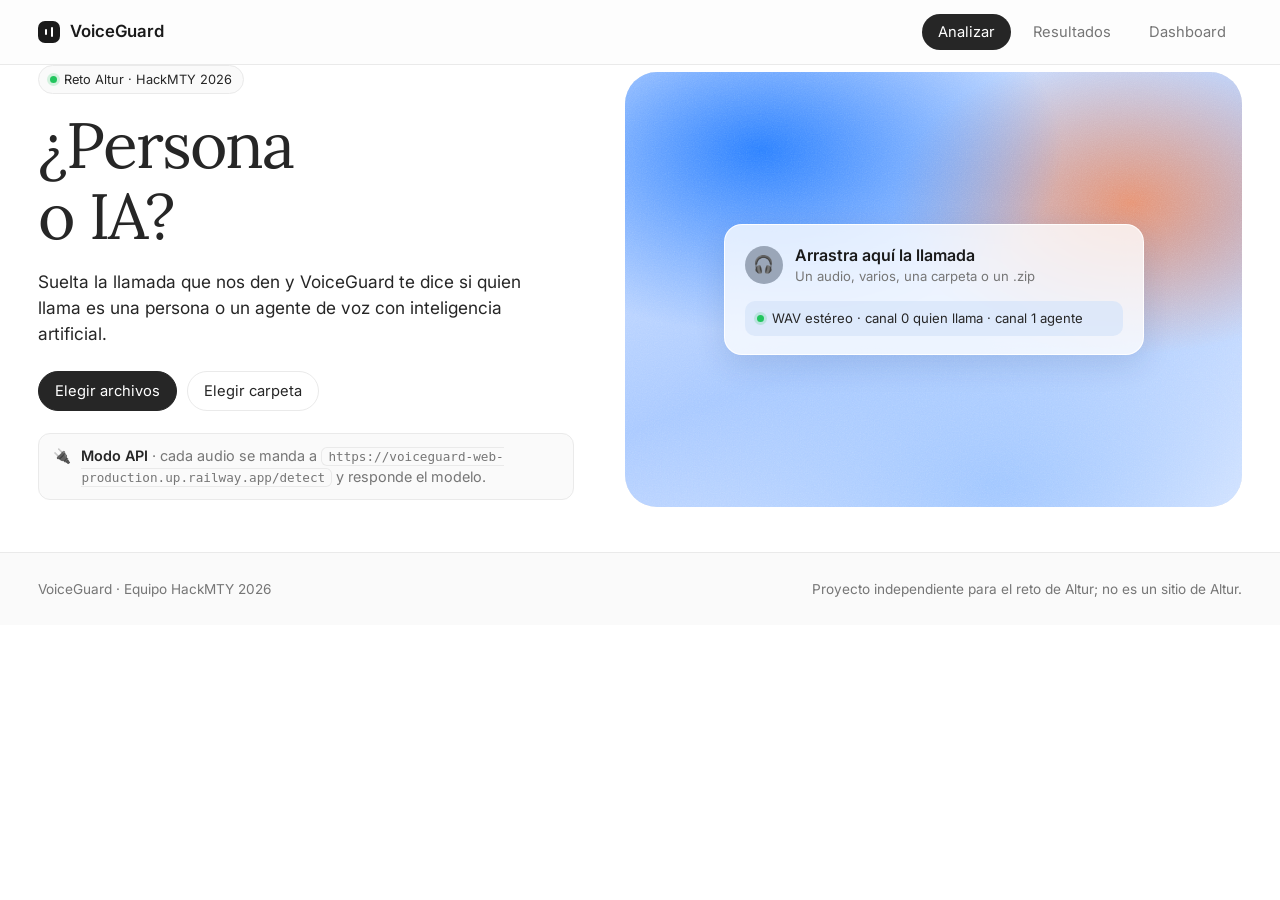
==== commit 5f4c57da: "Analizar: se quita "Conexión con la API"; la dirección sale solo de config.js - index.html y js/app." ====
--- a/index.html
+++ b/index.html
@@ -92,18 +92,6 @@
         </table>
       </div>
     </section>
-
-    <section>
-      <details class="tarjeta">
-        <summary><b>Conexión con la API</b></summary>
-        <p class="suave">Sin API, la página decide en tu navegador con la <b>regla de latencia</b> (modo local) y el audio no sale de tu computadora. Con la API, cada WAV se manda en base64 a <code>/detect</code> y responde el modelo completo.</p>
-        <div class="config">
-          <input id="inApi" type="url" placeholder="https://direccion-de-la-api" aria-label="Dirección de la API">
-          <button type="button" id="btnGuardarApi">Guardar</button>
-          <button type="button" id="btnQuitarApi">Usar modo local</button>
-        </div>
-      </details>
-    </section>
   </main>
 
   <footer>
--- a/css/estilos.css
+++ b/css/estilos.css
@@ -111,10 +111,7 @@
 .botones { display: flex; gap: 10px; justify-content: center; flex-wrap: wrap; margin-top: 14px; }
 .enlace-boton { font-size: .92rem; border: 1px solid var(--borde); background: var(--superficie); color: var(--texto); padding: 8px 16px; border-radius: var(--pildora); }
 .enlace-boton:hover { border-color: var(--borde-fuerte); text-decoration: none; }
-.config { display: flex; gap: 8px; flex-wrap: wrap; align-items: center; margin-top: 12px; }
-.config input { font: inherit; font-size: .92rem; padding: 8px 14px; border-radius: var(--pildora); border: 1px solid var(--borde); background: var(--superficie); color: var(--texto); min-width: 300px; flex: 1; }
-.config input:focus, .herramientas input:focus, .herramientas select:focus { outline: none; border-color: var(--acento); box-shadow: 0 0 0 3px var(--acento-suave); }
-details summary { cursor: pointer; }
+.herramientas input:focus, .herramientas select:focus { outline: none; border-color: var(--acento); box-shadow: 0 0 0 3px var(--acento-suave); }
 
 /* ---------- Resultado de una llamada ---------- */
 .resultado { display: flex; align-items: center; gap: 24px; flex-wrap: wrap; margin: 8px 0 18px; }
@@ -169,6 +166,7 @@
 .chips { display: flex; gap: 6px; flex-wrap: wrap; }
 .chip { padding: 6px 14px; font-size: .86rem; }
 .chip[aria-pressed="true"] { background: var(--texto); color: #fff; border-color: var(--texto); }
+.chip[aria-pressed="true"]:hover:not(:disabled) { background: var(--texto-fuerte); border-color: var(--texto-fuerte); }   /* sin esto, el hover general deja el fondo claro con texto blanco */
 th.ordenable { cursor: pointer; user-select: none; }
 th.ordenable::after { content: " ↕"; opacity: .35; }
 th.ordenable[aria-sort="ascending"]::after { content: " ↑"; opacity: 1; }
@@ -192,5 +190,4 @@
   h1 { font-size: 2.4rem; }
   .hero-panel { min-height: 220px; padding: 16px; }
   .rejilla.k2 { grid-template-columns: 1fr; }
-  .config input { min-width: 0; }
 }
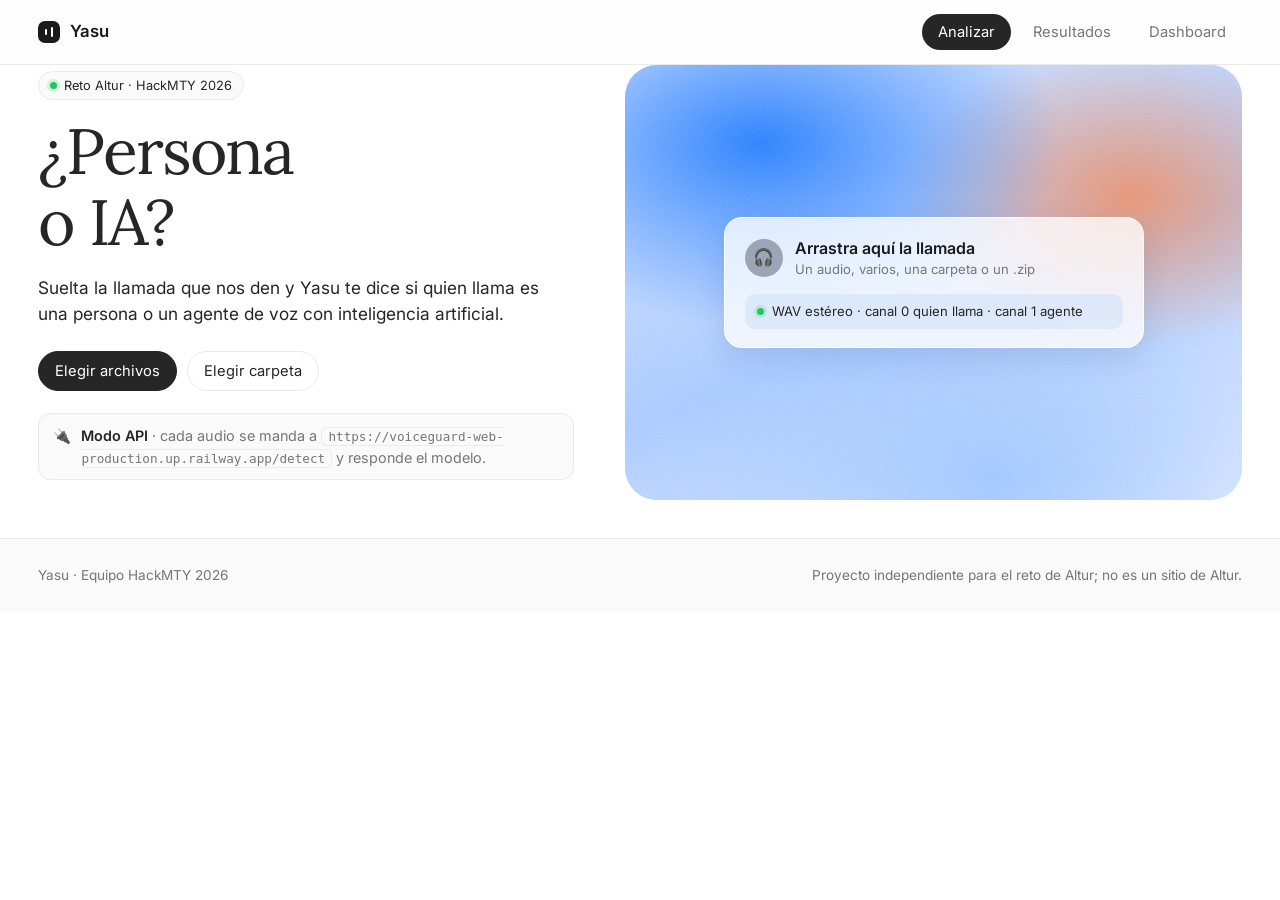
==== commit a1af34c7: "Cambia el nombre visible de VoiceGuard a Yasu - index.html, resultados.html y dashboard.html: título" ====
--- a/index.html
+++ b/index.html
@@ -3,7 +3,7 @@
 <head>
   <meta charset="utf-8">
   <meta name="viewport" content="width=device-width, initial-scale=1">
-  <title>VoiceGuard · Analizar llamada</title>
+  <title>Yasu · Analizar llamada</title>
   <meta name="description" content="Detecta si quien llama es una persona o una IA.">
   <link rel="preconnect" href="https://fonts.googleapis.com">
   <link rel="preconnect" href="https://fonts.gstatic.com" crossorigin>
@@ -13,7 +13,7 @@
 <body>
   <header class="barra">
     <div class="contenedor">
-      <a class="marca" href="index.html" aria-label="VoiceGuard"><span class="marca-icono" aria-hidden="true"></span><span class="marca-texto">VoiceGuard</span></a>
+      <a class="marca" href="index.html" aria-label="Yasu"><span class="marca-icono" aria-hidden="true"></span><span class="marca-texto">Yasu</span></a>
       <nav class="pestanas" aria-label="Secciones">
         <a href="index.html" aria-current="page">Analizar</a>
         <a href="resultados.html">Resultados</a>
@@ -27,7 +27,7 @@
       <div class="hero-texto">
         <span class="insignia"><i class="punto-vivo" aria-hidden="true"></i>Reto Altur · HackMTY 2026</span>
         <h1>¿Persona<br>o IA?</h1>
-        <p class="hero-sub">Suelta la llamada que nos den y VoiceGuard te dice si quien llama es una persona o un agente de voz con inteligencia artificial.</p>
+        <p class="hero-sub">Suelta la llamada que nos den y Yasu te dice si quien llama es una persona o un agente de voz con inteligencia artificial.</p>
         <div class="botones">
           <button type="button" class="primario" id="btnArchivos">Elegir archivos</button>
           <button type="button" id="btnCarpeta">Elegir carpeta</button>
@@ -96,7 +96,7 @@
 
   <footer>
     <div class="contenedor">
-      <span>VoiceGuard · Equipo HackMTY 2026</span>
+      <span>Yasu · Equipo HackMTY 2026</span>
       <span>Proyecto independiente para el reto de Altur; no es un sitio de Altur.</span>
     </div>
   </footer>
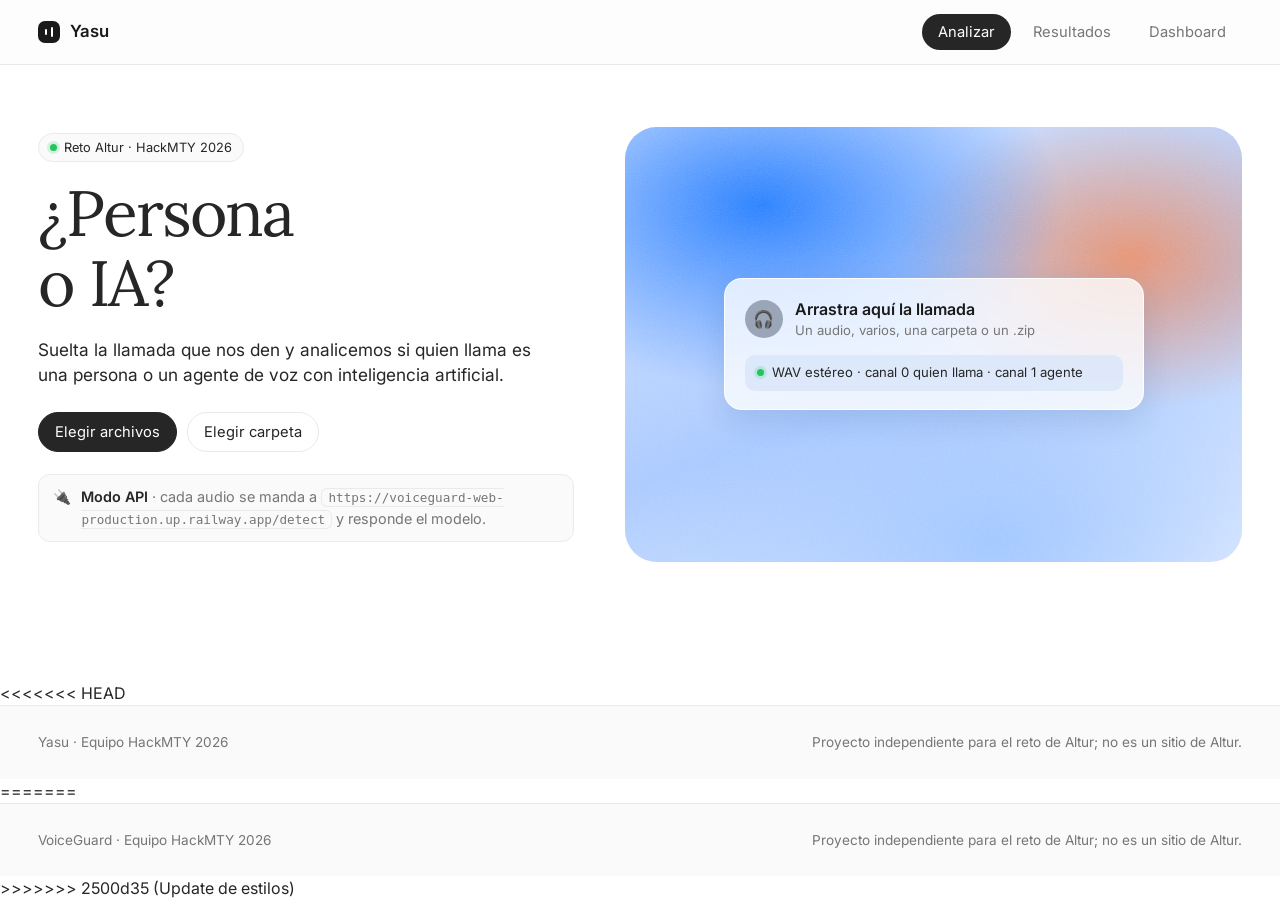
==== commit 3096dc64: "Update de estilos" ====
--- a/index.html
+++ b/index.html
@@ -1,110 +1,200 @@
 <!doctype html>
 <html lang="es">
-<head>
-  <meta charset="utf-8">
-  <meta name="viewport" content="width=device-width, initial-scale=1">
-  <title>Yasu · Analizar llamada</title>
-  <meta name="description" content="Detecta si quien llama es una persona o una IA.">
-  <link rel="preconnect" href="https://fonts.googleapis.com">
-  <link rel="preconnect" href="https://fonts.gstatic.com" crossorigin>
-  <link rel="stylesheet" href="https://fonts.googleapis.com/css2?family=Inter:wght@400;500;600&family=Lora:wght@400;500&display=swap">
-  <link rel="stylesheet" href="css/estilos.css">
-</head>
-<body>
-  <header class="barra">
-    <div class="contenedor">
-      <a class="marca" href="index.html" aria-label="Yasu"><span class="marca-icono" aria-hidden="true"></span><span class="marca-texto">Yasu</span></a>
-      <nav class="pestanas" aria-label="Secciones">
-        <a href="index.html" aria-current="page">Analizar</a>
-        <a href="resultados.html">Resultados</a>
-        <a href="dashboard.html">Dashboard</a>
-      </nav>
-    </div>
-  </header>
-
-  <main class="contenedor">
-    <section class="hero">
-      <div class="hero-texto">
-        <span class="insignia"><i class="punto-vivo" aria-hidden="true"></i>Reto Altur · HackMTY 2026</span>
-        <h1>¿Persona<br>o IA?</h1>
-        <p class="hero-sub">Suelta la llamada que nos den y Yasu te dice si quien llama es una persona o un agente de voz con inteligencia artificial.</p>
-        <div class="botones">
-          <button type="button" class="primario" id="btnArchivos">Elegir archivos</button>
-          <button type="button" id="btnCarpeta">Elegir carpeta</button>
-        </div>
-        <div class="aviso" id="avisoModo" role="status"></div>
-      </div>
-
-      <div id="zona" class="hero-panel" tabindex="0" role="button" aria-label="Soltar o elegir audios">
-        <div class="tarjeta-flotante">
-          <div class="flotante-cabeza">
-            <span class="avatar" aria-hidden="true">🎧</span>
-            <div><b>Arrastra aquí la llamada</b><small>Un audio, varios, una carpeta o un .zip</small></div>
-          </div>
-          <div class="flotante-estado"><i class="punto-vivo" aria-hidden="true"></i>WAV estéreo · canal 0 quien llama · canal 1 agente</div>
-        </div>
-      </div>
-    </section>
-    <input type="file" id="inArchivos" multiple accept=".wav,.zip,.csv,audio/wav" class="oculto">
-    <input type="file" id="inCarpeta" webkitdirectory multiple class="oculto">
-    <p id="mensaje" class="suave" role="status" aria-live="polite"></p>
-
-    <section id="detalle" class="tarjeta oculto" aria-live="polite">
-      <div class="encabezado-bloque">
-        <h2 id="detNombre">Llamada</h2>
-        <span class="suave" id="detFormato"></span>
-      </div>
-      <div class="resultado">
-        <div id="detVeredicto" class="veredicto pendiente">Analizando…</div>
-        <div class="barra-conf">
-          <div class="suave" id="detConfTexto">Confianza</div>
-          <div class="pista"><div class="relleno" id="detConf"></div></div>
-        </div>
-        <div class="dato"><span>Latencia mediana</span><b id="detLat">—</b></div>
-        <div class="dato"><span>Turnos (llama / agente)</span><b id="detTurnos">—</b></div>
-      </div>
-      <canvas id="detOnda" class="onda" aria-label="Forma de onda de los dos canales"></canvas>
-      <div class="leyenda">
-        <span><i class="punto" style="background: var(--humano)"></i>Arriba: canal 0 · quien llama</span>
-        <span><i class="punto" style="background: var(--texto-suave)"></i>Abajo: canal 1 · agente</span>
-        <span><i class="punto" style="background: var(--acento-suave); outline: 1px solid var(--acento)"></i>Voz detectada</span>
-      </div>
-      <div id="detAvisos"></div>
-    </section>
-
-    <section id="lote" class="tarjeta oculto">
-      <div class="encabezado-bloque">
-        <h2 id="loteTitulo">Resultados</h2>
-        <div class="botones" style="margin: 0">
-          <button type="button" id="btnExportar" disabled>Descargar CSV</button>
-          <button type="button" id="btnLimpiar">Limpiar</button>
-          <a class="enlace-boton" href="resultados.html">Ver historial →</a>
-        </div>
-      </div>
-      <div class="progreso"><div id="barraProgreso"></div></div>
-      <p id="resumenLote" class="suave"></p>
-      <div class="tabla-envoltura">
-        <table>
-          <thead>
-            <tr><th>Archivo</th><th>Duración</th><th>Formato</th><th>Resultado</th><th>Confianza</th><th>Latencia</th><th>Real</th><th></th></tr>
-          </thead>
-          <tbody id="filas"></tbody>
-        </table>
-      </div>
-    </section>
-  </main>
-
-  <footer>
-    <div class="contenedor">
-      <span>Yasu · Equipo HackMTY 2026</span>
-      <span>Proyecto independiente para el reto de Altur; no es un sitio de Altur.</span>
-    </div>
-  </footer>
-
-  <script src="js/config.js"></script>
-  <script src="js/wav.js"></script>
-  <script src="js/analisis.js"></script>
-  <script src="js/historial.js"></script>
-  <script src="js/app.js"></script>
-</body>
+	<head>
+		<meta charset="utf-8" />
+		<meta name="viewport" content="width=device-width, initial-scale=1" />
+		<title>Yasu Analytics</title>
+		<meta
+			name="description"
+			content="Detecta si quien llama es una persona o una IA."
+		/>
+		<link rel="preconnect" href="https://fonts.googleapis.com" />
+		<link rel="preconnect" href="https://fonts.gstatic.com" crossorigin />
+		<link
+			rel="stylesheet"
+			href="https://fonts.googleapis.com/css2?family=Inter:wght@400;500;600&family=Lora:wght@400;500&display=swap"
+		/>
+		<link rel="stylesheet" href="css/estilos.css" />
+	</head>
+	<body>
+		<header class="barra">
+			<div class="contenedor">
+				<a class="marca" href="index.html" aria-label="Yasu"
+					><span class="marca-icono" aria-hidden="true"></span
+					><span class="marca-texto">Yasu</span></a
+				>
+				<nav class="pestanas" aria-label="Secciones">
+					<a href="index.html" aria-current="page">Analizar</a>
+					<a href="resultados.html">Resultados</a>
+					<a href="dashboard.html">Dashboard</a>
+				</nav>
+			</div>
+		</header>
+
+		<main class="contenedor">
+			<section class="hero">
+				<div class="hero-texto">
+					<span class="insignia"
+						><i class="punto-vivo" aria-hidden="true"></i>Reto Altur · HackMTY
+						2026</span
+					>
+					<h1>¿Persona<br />o IA?</h1>
+					<p class="hero-sub">
+						Suelta la llamada que nos den y analicemos si quien llama es una
+						persona o un agente de voz con inteligencia artificial.
+					</p>
+					<div class="botones">
+						<button type="button" class="primario" id="btnArchivos">
+							Elegir archivos
+						</button>
+						<button type="button" id="btnCarpeta">Elegir carpeta</button>
+					</div>
+					<div class="aviso" id="avisoModo" role="status"></div>
+				</div>
+
+				<div
+					id="zona"
+					class="hero-panel"
+					tabindex="0"
+					role="button"
+					aria-label="Soltar o elegir audios"
+				>
+					<div class="tarjeta-flotante">
+						<div class="flotante-cabeza">
+							<span class="avatar" aria-hidden="true">🎧</span>
+							<div>
+								<b>Arrastra aquí la llamada</b
+								><small>Un audio, varios, una carpeta o un .zip</small>
+							</div>
+						</div>
+						<div class="flotante-estado">
+							<i class="punto-vivo" aria-hidden="true"></i>WAV estéreo · canal 0
+							quien llama · canal 1 agente
+						</div>
+					</div>
+				</div>
+			</section>
+			<input
+				type="file"
+				id="inArchivos"
+				multiple
+				accept=".wav,.zip,.csv,audio/wav"
+				class="oculto"
+			/>
+			<input
+				type="file"
+				id="inCarpeta"
+				webkitdirectory
+				multiple
+				class="oculto"
+			/>
+			<p id="mensaje" class="suave" role="status" aria-live="polite"></p>
+
+			<section id="detalle" class="tarjeta oculto" aria-live="polite">
+				<div class="encabezado-bloque">
+					<h2 id="detNombre">Llamada</h2>
+					<span class="suave" id="detFormato"></span>
+				</div>
+				<div class="resultado">
+					<div id="detVeredicto" class="veredicto pendiente">Analizando…</div>
+					<div class="barra-conf">
+						<div class="suave" id="detConfTexto">Confianza</div>
+						<div class="pista"><div class="relleno" id="detConf"></div></div>
+					</div>
+					<div class="dato">
+						<span>Latencia mediana</span><b id="detLat">—</b>
+					</div>
+					<div class="dato">
+						<span>Turnos (llama / agente)</span><b id="detTurnos">—</b>
+					</div>
+				</div>
+				<canvas
+					id="detOnda"
+					class="onda"
+					aria-label="Forma de onda de los dos canales"
+				></canvas>
+				<div class="leyenda">
+					<span
+						><i class="punto" style="background: var(--humano)"></i>Arriba:
+						canal 0 · quien llama</span
+					>
+					<span
+						><i class="punto" style="background: var(--texto-suave)"></i>Abajo:
+						canal 1 · agente</span
+					>
+					<span
+						><i
+							class="punto"
+							style="
+								background: var(--acento-suave);
+								outline: 1px solid var(--acento);
+							"
+						></i
+						>Voz detectada</span
+					>
+				</div>
+				<div id="detAvisos"></div>
+			</section>
+
+			<section id="lote" class="tarjeta oculto">
+				<div class="encabezado-bloque">
+					<h2 id="loteTitulo">Resultados</h2>
+					<div class="botones" style="margin: 0">
+						<button type="button" id="btnExportar" disabled>
+							Descargar CSV
+						</button>
+						<button type="button" id="btnLimpiar">Limpiar</button>
+						<a class="enlace-boton" href="resultados.html">Ver historial →</a>
+					</div>
+				</div>
+				<div class="progreso"><div id="barraProgreso"></div></div>
+				<p id="resumenLote" class="suave"></p>
+				<div class="tabla-envoltura">
+					<table>
+						<thead>
+							<tr>
+								<th>Archivo</th>
+								<th>Duración</th>
+								<th>Formato</th>
+								<th>Resultado</th>
+								<th>Confianza</th>
+								<th>Latencia</th>
+								<th>Real</th>
+								<th></th>
+							</tr>
+						</thead>
+						<tbody id="filas"></tbody>
+					</table>
+				</div>
+			</section>
+		</main>
+
+		<<<<<<< HEAD
+		<footer>
+			<div class="contenedor">
+				<span>Yasu · Equipo HackMTY 2026</span>
+				<span
+					>Proyecto independiente para el reto de Altur; no es un sitio de
+					Altur.</span
+				>
+			</div>
+		</footer>
+		=======
+		<footer>
+			<div class="contenedor">
+				<span>VoiceGuard · Equipo HackMTY 2026</span>
+				<span
+					>Proyecto independiente para el reto de Altur; no es un sitio de
+					Altur.</span
+				>
+			</div>
+		</footer>
+		>>>>>>> 2500d35 (Update de estilos)
+
+		<script src="js/config.js"></script>
+		<script src="js/wav.js"></script>
+		<script src="js/analisis.js"></script>
+		<script src="js/historial.js"></script>
+		<script src="js/app.js"></script>
+	</body>
 </html>
--- a/css/estilos.css
+++ b/css/estilos.css
@@ -1,193 +1,800 @@
 /* Estilo claro y minimalista: títulos con serif, texto con Inter, botones en píldora y tarjetas con borde fino. */
 :root {
-  --fondo: #ffffff;
-  --superficie: #ffffff;
-  --superficie-2: #fafafa;
-  --crema: #f2f1ed;
-  --texto: #262626;
-  --texto-fuerte: #1a1a1a;
-  --texto-suave: #767676;
-  --texto-tenue: #b3b3b3;
-  --borde: #eaeaea;
-  --borde-fuerte: #cacaca;
-  --acento: #0066ff;
-  --acento-hover: #005ae0;
-  --acento-suave: #e6f2ff;
-  --ia: #e8590c;
-  --ia-suave: #fff1e8;
-  --humano: #0066ff;
-  --humano-suave: #e6f2ff;
-  --ok: #1f9d55;
-  --error: #d63939;
-  --radio: 20px;
-  --radio-sm: 12px;
-  --pildora: 999px;
-  --sombra: 0 5px 15px rgba(0, 0, 0, .08);
-  --serif: "Lora", Georgia, "Times New Roman", serif;
-  --sans: "Inter", system-ui, -apple-system, "Segoe UI", Roboto, Ubuntu, Arial, sans-serif;
-}
-
-* { box-sizing: border-box; }
-html, body { margin: 0; }
-body { font-family: var(--sans); background: var(--fondo); color: var(--texto); line-height: 1.5; -webkit-font-smoothing: antialiased; }
-a { color: var(--acento); text-decoration: none; }
-a:hover { text-decoration: underline; }
-code { font-size: .88em; background: var(--superficie-2); border: 1px solid var(--borde); padding: 1px 6px; border-radius: 6px; }
-h1, h2 { font-family: var(--serif); font-weight: 400; color: var(--texto); margin: 0; }
-h1 { font-size: clamp(2.6rem, 5vw, 4rem); line-height: 1.1; letter-spacing: -0.03em; }
-h2 { font-size: clamp(1.25rem, 1.8vw, 1.6rem); line-height: 1.2; letter-spacing: -0.02em; margin-bottom: 14px; }
-section { margin-top: 28px; }
-
-.contenedor { width: 100%; padding: 0 clamp(16px, 3vw, 56px); }   /* ocupa todo el ancho de la pantalla */
-.oculto { display: none !important; }
-.suave { color: var(--texto-suave); }
-.ok { color: var(--ok); font-weight: 600; }
-.mal { color: var(--error); font-weight: 600; }
+	--fondo: #ffffff;
+	--superficie: #ffffff;
+	--superficie-2: #fafafa;
+	--crema: #f2f1ed;
+	--texto: #262626;
+	--texto-fuerte: #1a1a1a;
+	--texto-suave: #767676;
+	--texto-tenue: #b3b3b3;
+	--borde: #eaeaea;
+	--borde-fuerte: #cacaca;
+	--acento: #0066ff;
+	--acento-hover: #005ae0;
+	--acento-suave: #e6f2ff;
+	--ia: #e8590c;
+	--ia-suave: #fff1e8;
+	--humano: #0066ff;
+	--humano-suave: #e6f2ff;
+	--ok: #1f9d55;
+	--error: #d63939;
+	--radio: 20px;
+	--radio-sm: 12px;
+	--pildora: 999px;
+	--sombra: 0 5px 15px rgba(0, 0, 0, 0.08);
+	--serif: "Lora", Georgia, "Times New Roman", serif;
+	--sans:
+		"Inter", system-ui, -apple-system, "Segoe UI", Roboto, Ubuntu, Arial,
+		sans-serif;
+}
+
+* {
+	box-sizing: border-box;
+}
+html,
+body {
+	margin: 0;
+}
+body {
+	font-family: var(--sans);
+	background: var(--fondo);
+	color: var(--texto);
+	line-height: 1.5;
+	-webkit-font-smoothing: antialiased;
+
+	min-height: 100dvh;
+	display: flex;
+	flex-direction: column;
+}
+a {
+	color: var(--acento);
+	text-decoration: none;
+}
+a:hover {
+	text-decoration: underline;
+}
+code {
+	font-size: 0.88em;
+	background: var(--superficie-2);
+	border: 1px solid var(--borde);
+	padding: 1px 6px;
+	border-radius: 6px;
+}
+h1,
+h2 {
+	font-family: var(--serif);
+	font-weight: 400;
+	color: var(--texto);
+	margin: 0;
+}
+h1 {
+	font-size: clamp(2.6rem, 5vw, 4rem);
+	line-height: 1.1;
+	letter-spacing: -0.03em;
+}
+h2 {
+	font-size: clamp(1.25rem, 1.8vw, 1.6rem);
+	line-height: 1.2;
+	letter-spacing: -0.02em;
+	margin-bottom: 14px;
+}
+section {
+	margin-top: 28px;
+}
+
+.contenedor {
+	width: 100%;
+	padding: 0 clamp(16px, 3vw, 56px);
+} /* ocupa todo el ancho de la pantalla */
+.oculto {
+	display: none !important;
+}
+.suave {
+	color: var(--texto-suave);
+}
+.ok {
+	color: var(--ok);
+	font-weight: 600;
+}
+.mal {
+	color: var(--error);
+	font-weight: 600;
+}
 
 /* ---------- Barra superior ---------- */
-header.barra { position: sticky; top: 0; z-index: 10; background: rgba(252, 252, 252, .72); backdrop-filter: saturate(180%) blur(12px); -webkit-backdrop-filter: saturate(180%) blur(12px); border-bottom: 1px solid var(--borde); }
-.barra .contenedor { display: flex; align-items: center; gap: 24px; height: 64px; }
-.marca { display: flex; align-items: center; gap: 10px; font-weight: 600; font-size: 1.05rem; letter-spacing: -0.01em; color: var(--texto-fuerte); }
-.marca:hover { text-decoration: none; }
-.marca-icono { width: 22px; height: 22px; border-radius: 7px; background: var(--texto-fuerte); position: relative; }
-.marca-icono::before, .marca-icono::after { content: ""; position: absolute; top: 6px; bottom: 6px; width: 2px; border-radius: 2px; background: #fff; }
-.marca-icono::before { left: 7px; top: 8px; bottom: 8px; }
-.marca-icono::after { right: 7px; }
-nav.pestanas { display: flex; gap: 6px; margin-left: auto; align-items: center; }
-nav.pestanas a { padding: 7px 16px; border-radius: var(--pildora); color: var(--texto-suave); font-size: .92rem; }
-nav.pestanas a:hover { color: var(--texto); text-decoration: none; }
-nav.pestanas a[aria-current="page"] { background: var(--texto); color: #fff; }
-
-main { padding: 48px 0 72px; }
-footer { border-top: 1px solid var(--borde); color: var(--texto-suave); font-size: .85rem; padding: 26px 0; background: var(--superficie-2); }
-footer .contenedor { display: flex; justify-content: space-between; gap: 12px; flex-wrap: wrap; }
+header.barra {
+	position: sticky;
+	top: 0;
+	z-index: 10;
+	background: rgba(252, 252, 252, 0.72);
+	backdrop-filter: saturate(180%) blur(12px);
+	-webkit-backdrop-filter: saturate(180%) blur(12px);
+	border-bottom: 1px solid var(--borde);
+}
+.barra .contenedor {
+	display: flex;
+	align-items: center;
+	gap: 24px;
+	height: 64px;
+}
+.marca {
+	display: flex;
+	align-items: center;
+	gap: 10px;
+	font-weight: 600;
+	font-size: 1.05rem;
+	letter-spacing: -0.01em;
+	color: var(--texto-fuerte);
+}
+.marca:hover {
+	text-decoration: none;
+}
+.marca-icono {
+	width: 22px;
+	height: 22px;
+	border-radius: 7px;
+	background: var(--texto-fuerte);
+	position: relative;
+}
+.marca-icono::before,
+.marca-icono::after {
+	content: "";
+	position: absolute;
+	top: 6px;
+	bottom: 6px;
+	width: 2px;
+	border-radius: 2px;
+	background: #fff;
+}
+.marca-icono::before {
+	left: 7px;
+	top: 8px;
+	bottom: 8px;
+}
+.marca-icono::after {
+	right: 7px;
+}
+nav.pestanas {
+	display: flex;
+	gap: 6px;
+	margin-left: auto;
+	align-items: center;
+}
+nav.pestanas a {
+	padding: 7px 16px;
+	border-radius: var(--pildora);
+	color: var(--texto-suave);
+	font-size: 0.92rem;
+}
+nav.pestanas a:hover {
+	color: var(--texto);
+	text-decoration: none;
+}
+nav.pestanas a[aria-current="page"] {
+	background: var(--texto);
+	color: #fff;
+}
+
+main {
+	margin-top: 20px;
+	padding: 80px 0 72px;
+	flex-grow: 1;
+
+	/* Esto logra el centrado vertical del hero sin romper lo demás */
+	display: flex;
+	flex-direction: column;
+	justify-content: center;
+}
+
+footer {
+	border-top: 1px solid var(--borde);
+	color: var(--texto-suave);
+	font-size: 0.85rem;
+	padding: 26px 0;
+	background: var(--superficie-2);
+}
+footer .contenedor {
+	display: flex;
+	justify-content: space-between;
+	gap: 12px;
+	flex-wrap: wrap;
+}
 
 /* ---------- Encabezados de página ---------- */
-.insignia { display: inline-flex; align-items: center; gap: 7px; padding: 4px 11px; border-radius: var(--pildora); background: var(--superficie-2); border: 1px solid var(--borde); font-size: .8rem; color: var(--texto); margin-bottom: 16px; }
-.punto-vivo { width: 7px; height: 7px; border-radius: 50%; background: #22c55e; display: inline-block; box-shadow: 0 0 0 3px rgba(34, 197, 94, .18); }
-.subtitulo { color: var(--texto-suave); margin: 10px 0 26px; font-size: 1.02rem; max-width: 70ch; }
-.encabezado-pagina { padding: 8px 0 4px; }
+.insignia {
+	display: inline-flex;
+	align-items: center;
+	gap: 7px;
+	padding: 4px 11px;
+	border-radius: var(--pildora);
+	background: var(--superficie-2);
+	border: 1px solid var(--borde);
+	font-size: 0.8rem;
+	color: var(--texto);
+	margin-bottom: 16px;
+}
+.punto-vivo {
+	width: 7px;
+	height: 7px;
+	border-radius: 50%;
+	background: #22c55e;
+	display: inline-block;
+	box-shadow: 0 0 0 3px rgba(34, 197, 94, 0.18);
+}
+.subtitulo {
+	color: var(--texto-suave);
+	margin: 10px 0 26px;
+	font-size: 1.02rem;
+	max-width: 70ch;
+}
+.encabezado-pagina {
+	padding: 8px 0 4px;
+}
 
 /* ---------- Portada de Analizar ---------- */
-.hero { display: grid; grid-template-columns: minmax(0, 1fr) minmax(0, 1.15fr); gap: clamp(24px, 4vw, 72px); align-items: center; margin-top: 0; }
-.hero-sub { color: var(--texto); font-size: 1.08rem; margin: 18px 0 24px; max-width: 46ch; }
-.hero .botones { justify-content: flex-start; margin: 0 0 22px; }
-.hero-panel { position: relative; min-height: clamp(300px, 34vw, 460px); border-radius: 32px; overflow: hidden; display: grid; place-items: center; padding: 24px; cursor: pointer; isolation: isolate;
-  background:
-    radial-gradient(70% 60% at 22% 18%, rgba(35, 123, 255, .95) 0%, rgba(35, 123, 255, 0) 70%),
-    radial-gradient(55% 50% at 82% 30%, rgba(240, 138, 93, .85) 0%, rgba(240, 138, 93, 0) 70%),
-    radial-gradient(80% 70% at 60% 95%, rgba(158, 197, 255, .95) 0%, rgba(158, 197, 255, 0) 75%),
-    linear-gradient(160deg, #d9e6ff 0%, #a9c9ff 55%, #e9f0ff 100%);
-  transition: transform .2s, box-shadow .2s; }
-.hero-panel::after { content: ""; position: absolute; inset: 0; z-index: -1; opacity: .5; mix-blend-mode: soft-light; pointer-events: none;
-  background-image: url("data:image/svg+xml;utf8,<svg xmlns='http://www.w3.org/2000/svg' width='220' height='220'><filter id='g'><feTurbulence type='fractalNoise' baseFrequency='.85' numOctaves='3' stitchTiles='stitch'/><feColorMatrix type='saturate' values='0'/></filter><rect width='100%' height='100%' filter='url(%23g)'/></svg>"); }
-.hero-panel:focus-visible { outline: 3px solid var(--acento); outline-offset: 3px; }
-.hero-panel.activa { transform: scale(1.01); box-shadow: 0 0 0 3px var(--acento), var(--sombra); }
-.tarjeta-flotante { position: relative; z-index: 1; width: min(420px, 100%); background: rgba(255, 255, 255, .78); backdrop-filter: blur(10px); -webkit-backdrop-filter: blur(10px); border: 1px solid rgba(255, 255, 255, .9); border-radius: 18px; padding: 18px 20px; box-shadow: 0 10px 30px rgba(20, 40, 90, .12); }
-.flotante-cabeza { display: flex; align-items: center; gap: 12px; }
-.flotante-cabeza b { display: block; color: var(--texto-fuerte); font-weight: 600; }
-.flotante-cabeza small { display: block; color: var(--texto-suave); font-size: .82rem; }
-.avatar { width: 38px; height: 38px; border-radius: 50%; background: #9aa6b8; display: grid; place-items: center; font-size: 1.05rem; flex: none; }
-.flotante-estado { display: flex; align-items: center; gap: 8px; margin-top: 14px; padding: 8px 12px; border-radius: 10px; background: rgba(214, 228, 250, .7); color: var(--texto); font-size: .82rem; }
-#mensaje { min-height: 1.5em; margin: 14px 2px 0; }
+.hero {
+	display: grid;
+	grid-template-columns: minmax(0, 1fr) minmax(0, 1.15fr);
+	gap: clamp(24px, 4vw, 72px);
+	align-items: center;
+	margin-top: 0;
+	margin-bottom: 40px;
+}
+.hero-sub {
+	color: var(--texto);
+	font-size: 1.08rem;
+	margin: 18px 0 24px;
+	max-width: 46ch;
+}
+.hero .botones {
+	justify-content: flex-start;
+	margin: 0 0 22px;
+}
+.hero-panel {
+	position: relative;
+	min-height: clamp(300px, 34vw, 460px);
+	border-radius: 32px;
+	overflow: hidden;
+	display: grid;
+	place-items: center;
+	padding: 24px;
+	cursor: pointer;
+	isolation: isolate;
+	background:
+		radial-gradient(
+			70% 60% at 22% 18%,
+			rgba(35, 123, 255, 0.95) 0%,
+			rgba(35, 123, 255, 0) 70%
+		),
+		radial-gradient(
+			55% 50% at 82% 30%,
+			rgba(240, 138, 93, 0.85) 0%,
+			rgba(240, 138, 93, 0) 70%
+		),
+		radial-gradient(
+			80% 70% at 60% 95%,
+			rgba(158, 197, 255, 0.95) 0%,
+			rgba(158, 197, 255, 0) 75%
+		),
+		linear-gradient(160deg, #d9e6ff 0%, #a9c9ff 55%, #e9f0ff 100%);
+	transition:
+		transform 0.2s,
+		box-shadow 0.2s;
+}
+.hero-panel::after {
+	content: "";
+	position: absolute;
+	inset: 0;
+	z-index: -1;
+	opacity: 0.5;
+	mix-blend-mode: soft-light;
+	pointer-events: none;
+	background-image: url("data:image/svg+xml;utf8,<svg xmlns='http://www.w3.org/2000/svg' width='220' height='220'><filter id='g'><feTurbulence type='fractalNoise' baseFrequency='.85' numOctaves='3' stitchTiles='stitch'/><feColorMatrix type='saturate' values='0'/></filter><rect width='100%' height='100%' filter='url(%23g)'/></svg>");
+}
+.hero-panel:focus-visible {
+	outline: 3px solid var(--acento);
+	outline-offset: 3px;
+}
+.hero-panel.activa {
+	transform: scale(1.01);
+	box-shadow:
+		0 0 0 3px var(--acento),
+		var(--sombra);
+}
+.tarjeta-flotante {
+	position: relative;
+	z-index: 1;
+	width: min(420px, 100%);
+	background: rgba(255, 255, 255, 0.78);
+	backdrop-filter: blur(10px);
+	-webkit-backdrop-filter: blur(10px);
+	border: 1px solid rgba(255, 255, 255, 0.9);
+	border-radius: 18px;
+	padding: 18px 20px;
+	box-shadow: 0 10px 30px rgba(20, 40, 90, 0.12);
+}
+.flotante-cabeza {
+	display: flex;
+	align-items: center;
+	gap: 12px;
+}
+.flotante-cabeza b {
+	display: block;
+	color: var(--texto-fuerte);
+	font-weight: 600;
+}
+.flotante-cabeza small {
+	display: block;
+	color: var(--texto-suave);
+	font-size: 0.82rem;
+}
+.avatar {
+	width: 38px;
+	height: 38px;
+	border-radius: 50%;
+	background: #9aa6b8;
+	display: grid;
+	place-items: center;
+	font-size: 1.05rem;
+	flex: none;
+}
+.flotante-estado {
+	display: flex;
+	align-items: center;
+	gap: 8px;
+	margin-top: 14px;
+	padding: 8px 12px;
+	border-radius: 10px;
+	background: rgba(214, 228, 250, 0.7);
+	color: var(--texto);
+	font-size: 0.82rem;
+}
+#mensaje {
+	min-height: 1.5em;
+	margin: 14px 2px 0;
+}
 
 /* ---------- Bloques ---------- */
-.tarjeta { background: var(--superficie); border: 1px solid var(--borde); border-radius: var(--radio); padding: 22px 24px; }
-.rejilla { display: grid; gap: 16px; }
-.rejilla.k4 { grid-template-columns: repeat(auto-fit, minmax(220px, 1fr)); }
-.rejilla.k2 { grid-template-columns: repeat(auto-fit, minmax(360px, 1fr)); }
-.aviso { display: flex; gap: 10px; align-items: flex-start; padding: 11px 14px; border-radius: var(--radio-sm); background: var(--superficie-2); border: 1px solid var(--borde); color: var(--texto-suave); font-size: .9rem; margin: 0 0 14px; }
-.aviso b, .modo { color: var(--texto); }
-.modo { font-weight: 600; }
-.encabezado-bloque { display: flex; justify-content: space-between; align-items: center; gap: 12px; flex-wrap: wrap; }
-.encabezado-bloque h2 { margin-bottom: 0; }
+.tarjeta {
+	background: var(--superficie);
+	border: 1px solid var(--borde);
+	border-radius: var(--radio);
+	padding: 22px 24px;
+}
+.rejilla {
+	display: grid;
+	gap: 16px;
+}
+.rejilla.k4 {
+	grid-template-columns: repeat(auto-fit, minmax(220px, 1fr));
+}
+.rejilla.k2 {
+	grid-template-columns: repeat(auto-fit, minmax(360px, 1fr));
+}
+.aviso {
+	display: flex;
+	gap: 10px;
+	align-items: flex-start;
+	padding: 11px 14px;
+	border-radius: var(--radio-sm);
+	background: var(--superficie-2);
+	border: 1px solid var(--borde);
+	color: var(--texto-suave);
+	font-size: 0.9rem;
+	margin: 0 0 14px;
+}
+.aviso b,
+.modo {
+	color: var(--texto);
+}
+.modo {
+	font-weight: 600;
+}
+.encabezado-bloque {
+	display: flex;
+	justify-content: space-between;
+	align-items: center;
+	gap: 12px;
+	flex-wrap: wrap;
+}
+.encabezado-bloque h2 {
+	margin-bottom: 0;
+}
 
 /* ---------- Botones y campos ---------- */
-button { font: inherit; font-size: .92rem; border: 1px solid var(--borde); background: var(--superficie); color: var(--texto); padding: 8px 16px; border-radius: var(--pildora); cursor: pointer; transition: background .15s, border-color .15s; }
-button:hover:not(:disabled) { border-color: var(--borde-fuerte); background: var(--superficie-2); }
-button.primario { background: var(--texto); border-color: var(--texto); color: #fff; }
-button.primario:hover:not(:disabled) { background: var(--texto-fuerte); border-color: var(--texto-fuerte); }
-button:disabled { opacity: .45; cursor: not-allowed; }
-.botones { display: flex; gap: 10px; justify-content: center; flex-wrap: wrap; margin-top: 14px; }
-.enlace-boton { font-size: .92rem; border: 1px solid var(--borde); background: var(--superficie); color: var(--texto); padding: 8px 16px; border-radius: var(--pildora); }
-.enlace-boton:hover { border-color: var(--borde-fuerte); text-decoration: none; }
-.herramientas input:focus, .herramientas select:focus { outline: none; border-color: var(--acento); box-shadow: 0 0 0 3px var(--acento-suave); }
+button {
+	font: inherit;
+	font-size: 0.92rem;
+	border: 1px solid var(--borde);
+	background: var(--superficie);
+	color: var(--texto);
+	padding: 8px 16px;
+	border-radius: var(--pildora);
+	cursor: pointer;
+	transition:
+		background 0.15s,
+		border-color 0.15s;
+}
+button:hover:not(:disabled) {
+	border-color: var(--borde-fuerte);
+	background: var(--superficie-2);
+}
+button.primario {
+	background: var(--texto);
+	border-color: var(--texto);
+	color: #fff;
+}
+button.primario:hover:not(:disabled) {
+	background: var(--texto-fuerte);
+	border-color: var(--texto-fuerte);
+}
+button:disabled {
+	opacity: 0.45;
+	cursor: not-allowed;
+}
+.botones {
+	display: flex;
+	gap: 10px;
+	justify-content: center;
+	flex-wrap: wrap;
+	margin-top: 14px;
+}
+.enlace-boton {
+	font-size: 0.92rem;
+	border: 1px solid var(--borde);
+	background: var(--superficie);
+	color: var(--texto);
+	padding: 8px 16px;
+	border-radius: var(--pildora);
+}
+.enlace-boton:hover {
+	border-color: var(--borde-fuerte);
+	text-decoration: none;
+}
+.herramientas input:focus,
+.herramientas select:focus {
+	outline: none;
+	border-color: var(--acento);
+	box-shadow: 0 0 0 3px var(--acento-suave);
+}
 
 /* ---------- Resultado de una llamada ---------- */
-.resultado { display: flex; align-items: center; gap: 24px; flex-wrap: wrap; margin: 8px 0 18px; }
-.veredicto { font-family: var(--serif); font-size: 1.9rem; letter-spacing: -0.02em; padding: 8px 22px; border-radius: var(--pildora); }
-.veredicto.ia { background: var(--ia-suave); color: var(--ia); }
-.veredicto.humano { background: var(--humano-suave); color: var(--humano); }
-.veredicto.pendiente { background: var(--superficie-2); color: var(--texto-suave); border: 1px solid var(--borde); }
-.barra-conf { flex: 1; min-width: 220px; font-size: .9rem; }
-.pista { height: 8px; background: var(--superficie-2); border: 1px solid var(--borde); border-radius: var(--pildora); overflow: hidden; margin-top: 6px; }
-.relleno { height: 100%; width: 0; background: var(--acento); transition: width .3s; }
-.dato { display: flex; flex-direction: column; }
-.dato span { color: var(--texto-suave); font-size: .82rem; }
-.dato b { font-weight: 600; font-size: 1.05rem; }
-canvas.onda { width: 100%; height: 170px; display: block; background: var(--superficie-2); border: 1px solid var(--borde); border-radius: var(--radio-sm); }
-.leyenda { display: flex; gap: 16px; flex-wrap: wrap; font-size: .82rem; color: var(--texto-suave); margin-top: 8px; }
-.punto { display: inline-block; width: 10px; height: 10px; border-radius: 3px; margin-right: 6px; vertical-align: middle; }
+.resultado {
+	display: flex;
+	align-items: center;
+	gap: 24px;
+	flex-wrap: wrap;
+	margin: 8px 0 18px;
+}
+.veredicto {
+	font-family: var(--serif);
+	font-size: 1.9rem;
+	letter-spacing: -0.02em;
+	padding: 8px 22px;
+	border-radius: var(--pildora);
+}
+.veredicto.ia {
+	background: var(--ia-suave);
+	color: var(--ia);
+}
+.veredicto.humano {
+	background: var(--humano-suave);
+	color: var(--humano);
+}
+.veredicto.pendiente {
+	background: var(--superficie-2);
+	color: var(--texto-suave);
+	border: 1px solid var(--borde);
+}
+.barra-conf {
+	flex: 1;
+	min-width: 220px;
+	font-size: 0.9rem;
+}
+.pista {
+	height: 8px;
+	background: var(--superficie-2);
+	border: 1px solid var(--borde);
+	border-radius: var(--pildora);
+	overflow: hidden;
+	margin-top: 6px;
+}
+.relleno {
+	height: 100%;
+	width: 0;
+	background: var(--acento);
+	transition: width 0.3s;
+}
+.dato {
+	display: flex;
+	flex-direction: column;
+}
+.dato span {
+	color: var(--texto-suave);
+	font-size: 0.82rem;
+}
+.dato b {
+	font-weight: 600;
+	font-size: 1.05rem;
+}
+canvas.onda {
+	width: 100%;
+	height: 170px;
+	display: block;
+	background: var(--superficie-2);
+	border: 1px solid var(--borde);
+	border-radius: var(--radio-sm);
+}
+.leyenda {
+	display: flex;
+	gap: 16px;
+	flex-wrap: wrap;
+	font-size: 0.82rem;
+	color: var(--texto-suave);
+	margin-top: 8px;
+}
+.punto {
+	display: inline-block;
+	width: 10px;
+	height: 10px;
+	border-radius: 3px;
+	margin-right: 6px;
+	vertical-align: middle;
+}
 
 /* ---------- Tablas ---------- */
-.progreso { height: 4px; background: var(--superficie-2); border-radius: var(--pildora); overflow: hidden; margin: 14px 0 10px; }
-.progreso div { height: 100%; width: 0; background: var(--acento); transition: width .2s; }
-.tabla-envoltura { overflow-x: auto; }
-table { width: 100%; border-collapse: collapse; font-size: .9rem; }
-th, td { text-align: left; padding: 11px 12px; border-bottom: 1px solid var(--borde); white-space: nowrap; }
-th { color: var(--texto-suave); font-weight: 500; font-size: .76rem; text-transform: uppercase; letter-spacing: .05em; }
-tbody tr { cursor: pointer; }
-tbody tr:hover, tbody tr.seleccionada { background: var(--superficie-2); }
-.etiqueta { padding: 3px 10px; border-radius: var(--pildora); font-weight: 500; font-size: .78rem; }
-.etiqueta.ia { background: var(--ia-suave); color: var(--ia); }
-.etiqueta.humano { background: var(--humano-suave); color: var(--humano); }
+.progreso {
+	height: 4px;
+	background: var(--superficie-2);
+	border-radius: var(--pildora);
+	overflow: hidden;
+	margin: 14px 0 10px;
+}
+.progreso div {
+	height: 100%;
+	width: 0;
+	background: var(--acento);
+	transition: width 0.2s;
+}
+.tabla-envoltura {
+	overflow-x: auto;
+}
+table {
+	width: 100%;
+	border-collapse: collapse;
+	font-size: 0.9rem;
+}
+th,
+td {
+	text-align: left;
+	padding: 11px 12px;
+	border-bottom: 1px solid var(--borde);
+	white-space: nowrap;
+}
+th {
+	color: var(--texto-suave);
+	font-weight: 500;
+	font-size: 0.76rem;
+	text-transform: uppercase;
+	letter-spacing: 0.05em;
+}
+tbody tr {
+	cursor: pointer;
+}
+tbody tr:hover,
+tbody tr.seleccionada {
+	background: var(--superficie-2);
+}
+.etiqueta {
+	padding: 3px 10px;
+	border-radius: var(--pildora);
+	font-weight: 500;
+	font-size: 0.78rem;
+}
+.etiqueta.ia {
+	background: var(--ia-suave);
+	color: var(--ia);
+}
+.etiqueta.humano {
+	background: var(--humano-suave);
+	color: var(--humano);
+}
 
 /* ---------- Dashboard ---------- */
-.kpi span { color: var(--texto-suave); font-size: .88rem; }
-.kpi b { display: block; font-family: var(--serif); font-weight: 400; font-size: 2.6rem; line-height: 1.15; letter-spacing: -0.02em; margin: 4px 0 6px; color: var(--texto-fuerte); }
-.kpi small { color: var(--texto-suave); display: block; font-size: .82rem; }
-.matriz { display: grid; grid-template-columns: 90px 1fr 1fr; gap: 8px; }
-.matriz .celda { padding: 20px; border-radius: var(--radio-sm); text-align: center; font-family: var(--serif); font-size: 1.9rem; }
-.matriz .bien { background: var(--acento-suave); color: var(--acento); }
-.matriz .malc { background: var(--ia-suave); color: var(--ia); }
-.matriz .cab { color: var(--texto-suave); font-size: .8rem; display: grid; place-items: center; text-align: center; }
-.grafica { position: relative; height: 290px; }
-.grafica.alta { height: 350px; }
-ul.notas { margin: 0; padding-left: 20px; color: var(--texto-suave); font-size: .9rem; }
-ul.notas li { margin: 5px 0; }
-dl.detalles { display: grid; grid-template-columns: max-content 1fr; gap: 7px 18px; margin: 0; font-size: .92rem; }
-dl.detalles dt { color: var(--texto-suave); }
-dl.detalles dd { margin: 0; }
+.kpi span {
+	color: var(--texto-suave);
+	font-size: 0.88rem;
+}
+.kpi b {
+	display: block;
+	font-family: var(--serif);
+	font-weight: 400;
+	font-size: 2.6rem;
+	line-height: 1.15;
+	letter-spacing: -0.02em;
+	margin: 4px 0 6px;
+	color: var(--texto-fuerte);
+}
+.kpi small {
+	color: var(--texto-suave);
+	display: block;
+	font-size: 0.82rem;
+}
+.matriz {
+	display: grid;
+	grid-template-columns: 90px 1fr 1fr;
+	gap: 8px;
+}
+.matriz .celda {
+	padding: 20px;
+	border-radius: var(--radio-sm);
+	text-align: center;
+	font-family: var(--serif);
+	font-size: 1.9rem;
+}
+.matriz .bien {
+	background: var(--acento-suave);
+	color: var(--acento);
+}
+.matriz .malc {
+	background: var(--ia-suave);
+	color: var(--ia);
+}
+.matriz .cab {
+	color: var(--texto-suave);
+	font-size: 0.8rem;
+	display: grid;
+	place-items: center;
+	text-align: center;
+}
+.grafica {
+	position: relative;
+	height: 290px;
+}
+.grafica.alta {
+	height: 350px;
+}
+ul.notas {
+	margin: 0;
+	padding-left: 20px;
+	color: var(--texto-suave);
+	font-size: 0.9rem;
+}
+ul.notas li {
+	margin: 5px 0;
+}
+dl.detalles {
+	display: grid;
+	grid-template-columns: max-content 1fr;
+	gap: 7px 18px;
+	margin: 0;
+	font-size: 0.92rem;
+}
+dl.detalles dt {
+	color: var(--texto-suave);
+}
+dl.detalles dd {
+	margin: 0;
+}
 
 /* ---------- Resultados ---------- */
-.herramientas { display: flex; gap: 10px; flex-wrap: wrap; align-items: center; margin: 8px 0 16px; }
-.herramientas input[type="search"], .herramientas select { font: inherit; font-size: .9rem; padding: 8px 14px; border-radius: var(--pildora); border: 1px solid var(--borde); background: var(--superficie); color: var(--texto); }
-.herramientas input[type="search"] { flex: 1; min-width: 220px; max-width: 420px; }
-.chips { display: flex; gap: 6px; flex-wrap: wrap; }
-.chip { padding: 6px 14px; font-size: .86rem; }
-.chip[aria-pressed="true"] { background: var(--texto); color: #fff; border-color: var(--texto); }
-.chip[aria-pressed="true"]:hover:not(:disabled) { background: var(--texto-fuerte); border-color: var(--texto-fuerte); }   /* sin esto, el hover general deja el fondo claro con texto blanco */
-th.ordenable { cursor: pointer; user-select: none; }
-th.ordenable::after { content: " ↕"; opacity: .35; }
-th.ordenable[aria-sort="ascending"]::after { content: " ↑"; opacity: 1; }
-th.ordenable[aria-sort="descending"]::after { content: " ↓"; opacity: 1; }
-td.vacio { text-align: center; padding: 40px 10px; color: var(--texto-suave); white-space: normal; }
-.barra-mini { display: inline-block; width: 64px; height: 5px; background: var(--superficie-2); border: 1px solid var(--borde); border-radius: var(--pildora); overflow: hidden; vertical-align: middle; margin-right: 8px; }
-.barra-mini i { display: block; height: 100%; background: var(--acento); }
+.herramientas {
+	display: flex;
+	gap: 10px;
+	flex-wrap: wrap;
+	align-items: center;
+	margin: 8px 0 16px;
+}
+.herramientas input[type="search"],
+.herramientas select {
+	font: inherit;
+	font-size: 0.9rem;
+	padding: 8px 14px;
+	border-radius: var(--pildora);
+	border: 1px solid var(--borde);
+	background: var(--superficie);
+	color: var(--texto);
+}
+.herramientas input[type="search"] {
+	flex: 1;
+	min-width: 220px;
+	max-width: 420px;
+}
+.chips {
+	display: flex;
+	gap: 6px;
+	flex-wrap: wrap;
+}
+.chip {
+	padding: 6px 14px;
+	font-size: 0.86rem;
+}
+.chip[aria-pressed="true"] {
+	background: var(--texto);
+	color: #fff;
+	border-color: var(--texto);
+}
+.chip[aria-pressed="true"]:hover:not(:disabled) {
+	background: var(--texto-fuerte);
+	border-color: var(--texto-fuerte);
+} /* sin esto, el hover general deja el fondo claro con texto blanco */
+th.ordenable {
+	cursor: pointer;
+	user-select: none;
+}
+th.ordenable::after {
+	content: " ↕";
+	opacity: 0.35;
+}
+th.ordenable[aria-sort="ascending"]::after {
+	content: " ↑";
+	opacity: 1;
+}
+th.ordenable[aria-sort="descending"]::after {
+	content: " ↓";
+	opacity: 1;
+}
+td.vacio {
+	text-align: center;
+	padding: 40px 10px;
+	color: var(--texto-suave);
+	white-space: normal;
+}
+.barra-mini {
+	display: inline-block;
+	width: 64px;
+	height: 5px;
+	background: var(--superficie-2);
+	border: 1px solid var(--borde);
+	border-radius: var(--pildora);
+	overflow: hidden;
+	vertical-align: middle;
+	margin-right: 8px;
+}
+.barra-mini i {
+	display: block;
+	height: 100%;
+	background: var(--acento);
+}
 
 /* ---------- Pantallas angostas ---------- */
 @media (max-width: 900px) {
-  .hero { grid-template-columns: 1fr; }
-  .hero-panel { min-height: 260px; }
-  nav.pestanas a { padding: 6px 11px; }
+	.hero {
+		grid-template-columns: 1fr;
+	}
+	.hero-panel {
+		min-height: 260px;
+	}
+	nav.pestanas a {
+		padding: 6px 11px;
+	}
 }
 @media (max-width: 600px) {
-  .marca-texto { display: none; }            /* en celular queda solo el ícono para que quepan las pestañas */
-  .barra .contenedor { gap: 10px; }
-  nav.pestanas { gap: 2px; }
-  nav.pestanas a { padding: 6px 10px; font-size: .85rem; }
-  main { padding-top: 28px; }
-  h1 { font-size: 2.4rem; }
-  .hero-panel { min-height: 220px; padding: 16px; }
-  .rejilla.k2 { grid-template-columns: 1fr; }
-}
+	.marca-texto {
+		display: none;
+	} /* en celular queda solo el ícono para que quepan las pestañas */
+	.barra .contenedor {
+		gap: 10px;
+	}
+	nav.pestanas {
+		gap: 2px;
+	}
+	nav.pestanas a {
+		padding: 6px 10px;
+		font-size: 0.85rem;
+	}
+	main {
+		padding-top: 28px;
+	}
+	h1 {
+		font-size: 2.4rem;
+	}
+	.hero-panel {
+		min-height: 220px;
+		padding: 16px;
+	}
+	.rejilla.k2 {
+		grid-template-columns: 1fr;
+	}
+}
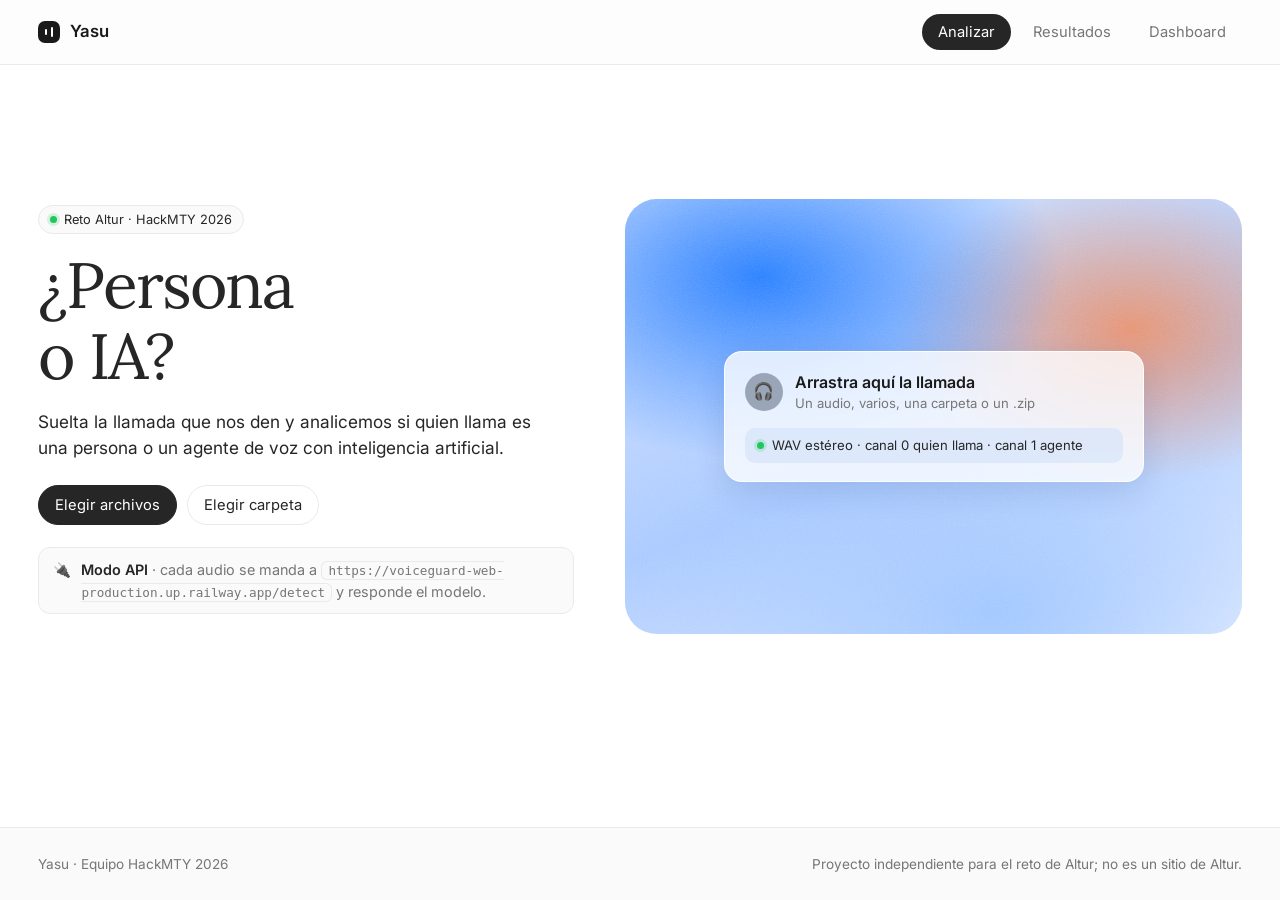
==== commit 48db9f19: "Quita las marcas de conflicto del pie de página y actualiza los links a Yasu-web - index.html: el me" ====
--- a/index.html
+++ b/index.html
@@ -169,7 +169,6 @@
 			</section>
 		</main>
 
-		<<<<<<< HEAD
 		<footer>
 			<div class="contenedor">
 				<span>Yasu · Equipo HackMTY 2026</span>
@@ -179,17 +178,6 @@
 				>
 			</div>
 		</footer>
-		=======
-		<footer>
-			<div class="contenedor">
-				<span>VoiceGuard · Equipo HackMTY 2026</span>
-				<span
-					>Proyecto independiente para el reto de Altur; no es un sitio de
-					Altur.</span
-				>
-			</div>
-		</footer>
-		>>>>>>> 2500d35 (Update de estilos)
 
 		<script src="js/config.js"></script>
 		<script src="js/wav.js"></script>
